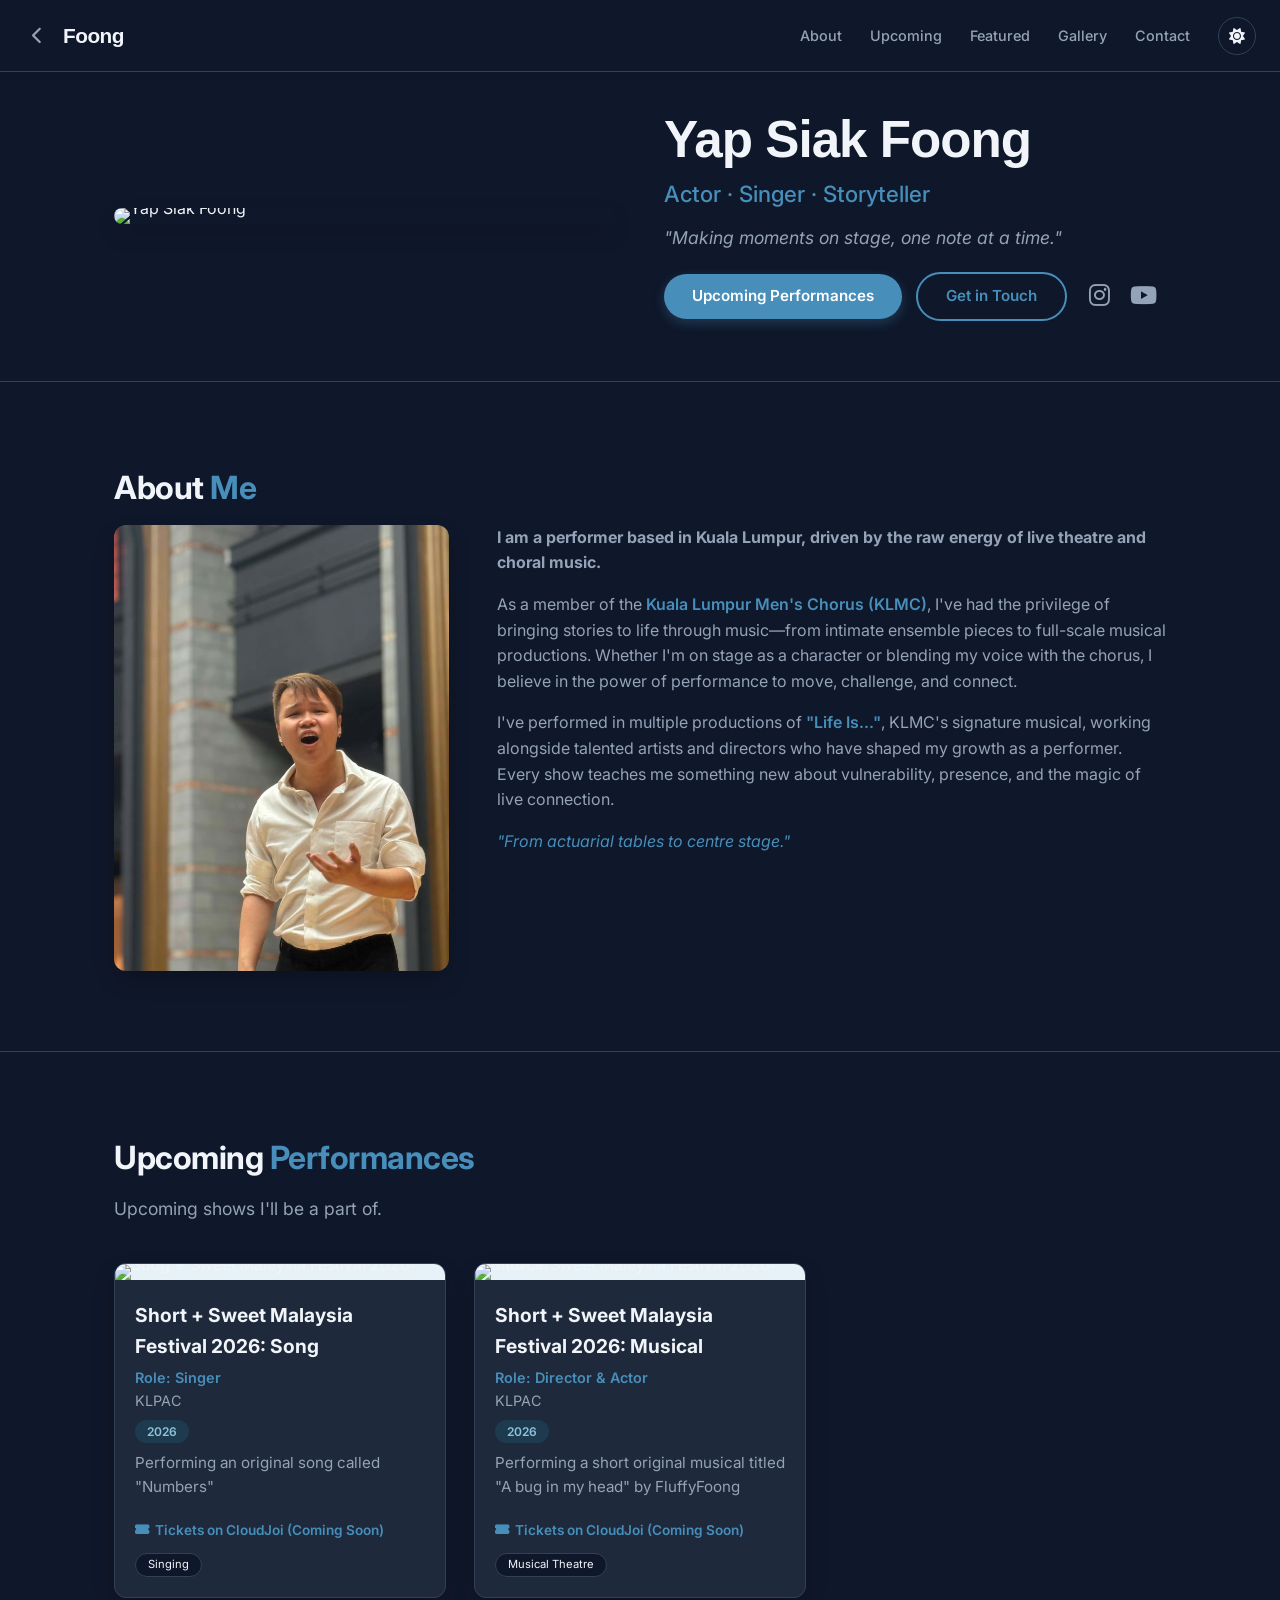
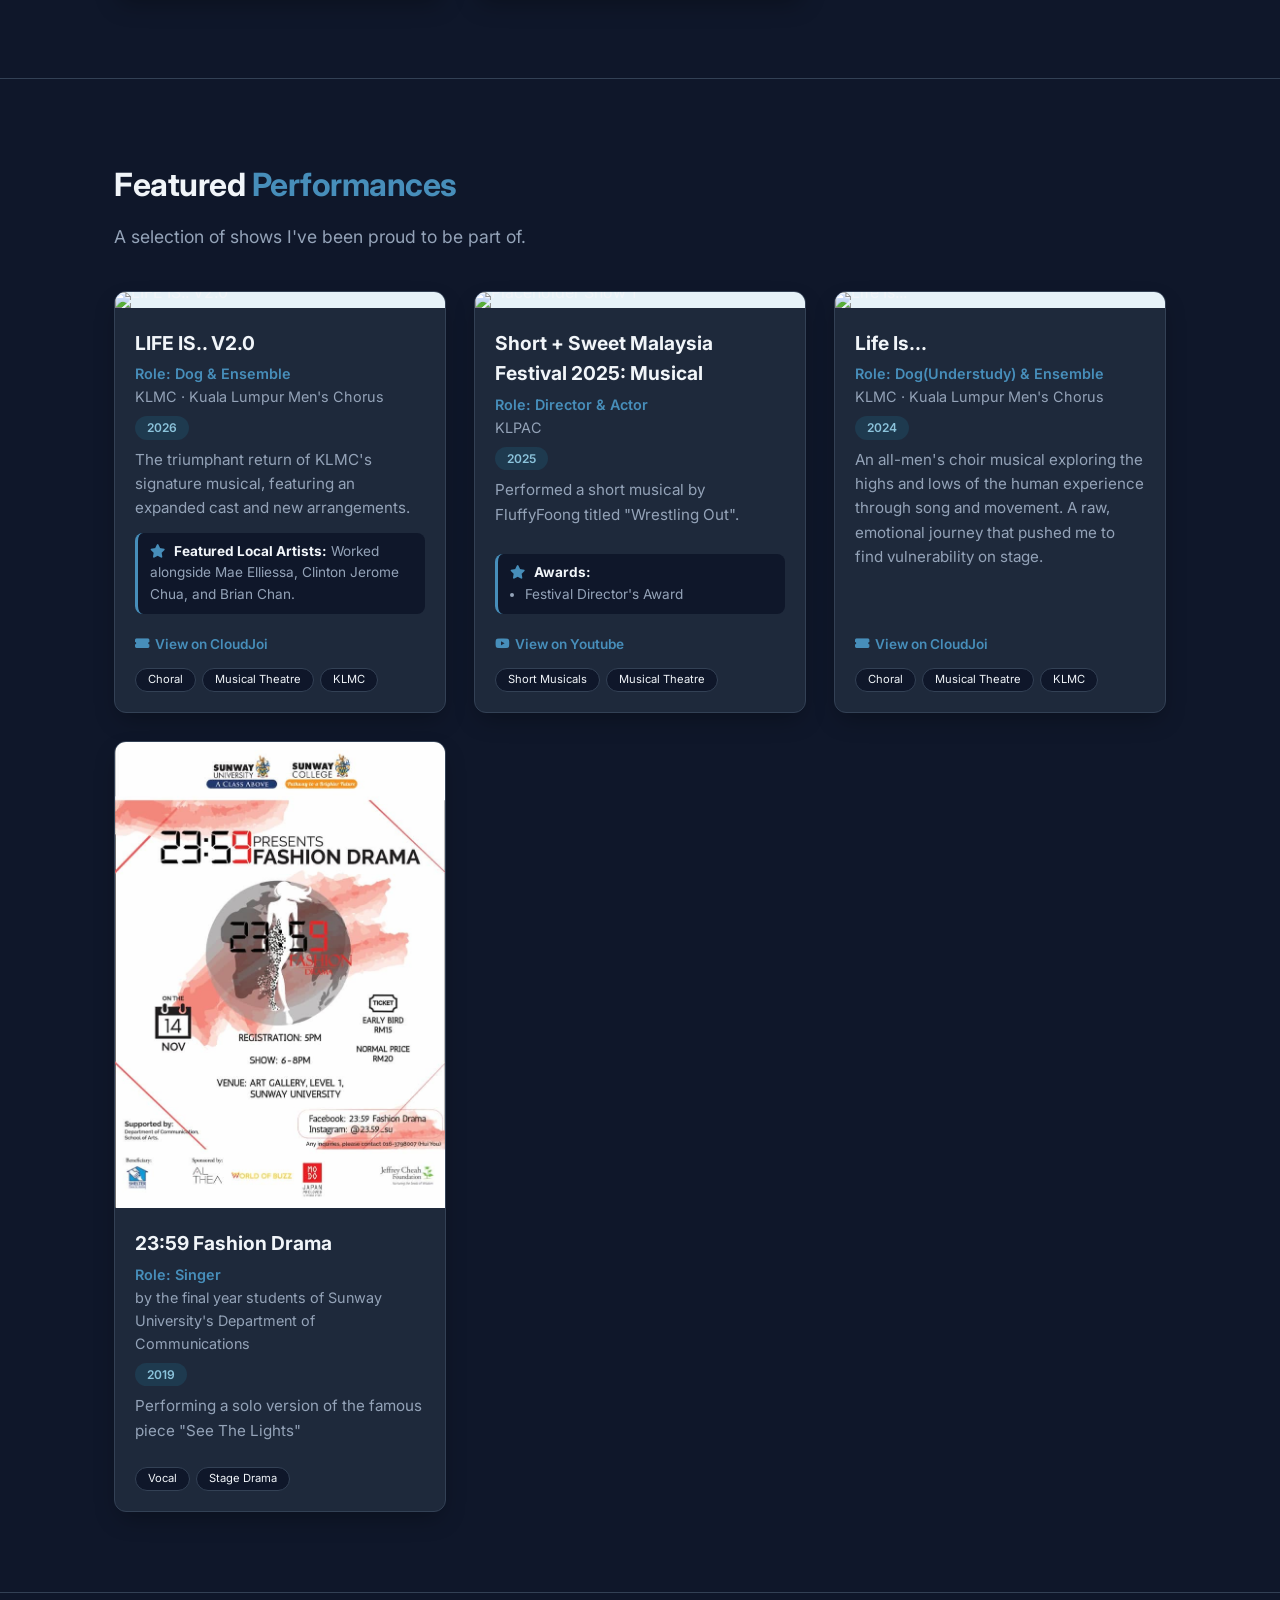
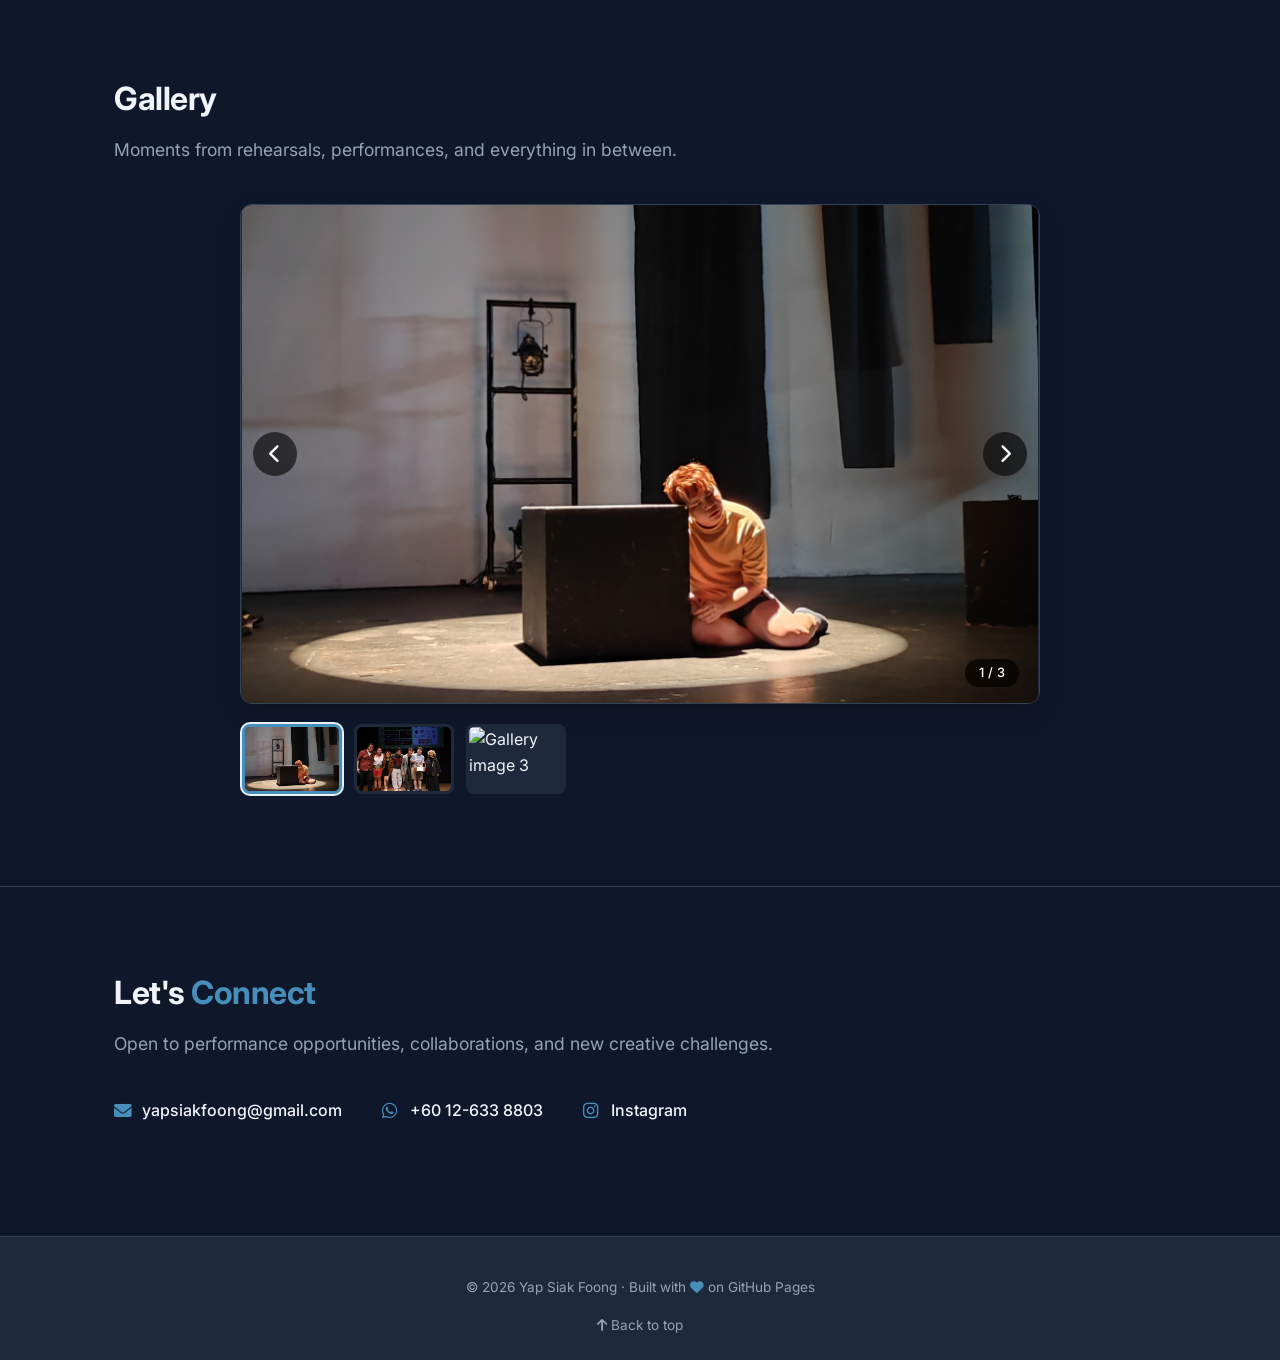
==== artist-profile/index.html @ 89364c6c "Update back to top link in index.html" ====
<!DOCTYPE html>
<html lang="en" data-theme="dark">
<head>
  <meta charset="UTF-8" />
  <meta name="viewport" content="width=device-width, initial-scale=1.0" />
  <title>Foong · Artist Profile</title>
  <!-- Google Fonts: Inter -->
  <link rel="preconnect" href="https://fonts.googleapis.com" />
  <link rel="preconnect" href="https://fonts.gstatic.com" crossorigin />
  <link href="https://fonts.googleapis.com/css2?family=Inter:opsz,wght@14..32,300..700&display=swap" rel="stylesheet" />
  <!-- Font Awesome for Icons -->
  <link rel="stylesheet" href="https://cdnjs.cloudflare.com/ajax/libs/font-awesome/6.0.0-beta3/css/all.min.css" />
  <style>
    /* ---------- CSS Variables / Brand ---------- */
    :root {
      --brand: #478eba;
      --brand-dark: #2e6f94;
      --brand-light: #e6f2f8;
      --bg: #ffffff;
      --bg-alt: #f8fafc;
      --text: #1e293b;
      --text-light: #64748b;
      --border: #e2e8f0;
      --shadow: 0 10px 25px -5px rgba(0, 0, 0, 0.05);
      --radius: 12px;
      --transition: 0.3s ease;
    }

    /* Dark Mode Variables - Applied by default via data-theme="dark" on html */
    [data-theme="dark"] {
      --bg: #0f172a;
      --bg-alt: #1e293b;
      --text: #f1f5f9;
      --text-light: #94a3b8;
      --border: #334155;
      --shadow: 0 10px 25px -5px rgba(0, 0, 0, 0.3);
    }

    /* ---------- Reset & Base ---------- */
    * {
      margin: 0;
      padding: 0;
      box-sizing: border-box;
    }

    html {
      scroll-behavior: smooth;
    }

    body {
      font-family: 'Inter', -apple-system, BlinkMacSystemFont, 'Segoe UI', Roboto, 'Helvetica Neue', Arial, sans-serif;
      background: var(--bg);
      color: var(--text);
      line-height: 1.6;
      transition: background var(--transition), color var(--transition);
      padding-top: 72px;
    }

    a {
      color: var(--brand);
      text-decoration: none;
      transition: color var(--transition);
    }
    a:hover {
      color: var(--brand-dark);
    }

    .container {
      max-width: 1100px;
      margin: 0 auto;
      padding: 0 24px;
    }

    /* ---------- Buttons ---------- */
    .btn-primary {
      display: inline-block;
      background: var(--brand);
      color: #fff;
      padding: 10px 28px;
      border-radius: 50px;
      font-weight: 600;
      font-size: 0.95rem;
      border: none;
      cursor: pointer;
      transition: background var(--transition), transform 0.2s;
      box-shadow: 0 4px 12px rgba(71, 142, 186, 0.3);
    }
    .btn-primary:hover {
      background: var(--brand-dark);
      transform: translateY(-2px);
      color: #fff;
    }

    .btn-outline {
      display: inline-block;
      background: transparent;
      color: var(--brand);
      padding: 10px 28px;
      border-radius: 50px;
      font-weight: 600;
      font-size: 0.95rem;
      border: 2px solid var(--brand);
      cursor: pointer;
      transition: all var(--transition);
    }
    .btn-outline:hover {
      background: var(--brand);
      color: #fff;
    }

    /* ---------- WIP ---------- */
    .wip {
      display: inline-block;
      background: var(--brand-light);
      color: var(--brand-dark);
      padding: 15px 80px;
      border-radius: 25px;
      font-size: 6rem;
      font-weight: 600;
      margin-bottom: 20px;
    }

    /* ---------- Header / Nav ---------- */
    header {
      position: fixed;
      top: 0;
      left: 0;
      width: 100%;
      background: var(--bg);
      border-bottom: 1px solid var(--border);
      padding: 0 24px;
      height: 72px;
      display: flex;
      align-items: center;
      justify-content: space-between;
      z-index: 1000;
      transition: background var(--transition), border var(--transition);
      box-shadow: 0 2px 10px rgba(0, 0, 0, 0.03);
    }

    .header-left {
      display: flex;
      align-items: center;
      gap: 12px;
    }

    .back-link {
      color: var(--text-light);
      font-size: 1.1rem;
      padding: 4px 8px;
      border-radius: 8px;
      transition: all var(--transition);
      display: inline-flex;
      align-items: center;
    }
    .back-link:hover {
      color: var(--brand);
      background: var(--bg-alt);
    }

    /* ---------- LOGO: Futura Only ---------- */
    .logo {
      font-family: 'Futura', 'Century Gothic', 'Apple Gothic', sans-serif;
      font-size: 1.3rem;
      font-weight: 700;
      color: var(--text);
      letter-spacing: -0.5px;
    }
    .logo span {
      color: var(--brand);
    }

    nav {
      display: flex;
      align-items: center;
      gap: 28px;
    }

    /* Desktop Nav Links */
    .nav-links {
      display: flex;
      align-items: center;
      gap: 28px;
    }
    .nav-links a {
      font-size: 0.9rem;
      font-weight: 500;
      color: var(--text-light);
      transition: color var(--transition);
      position: relative;
    }
    .nav-links a:hover,
    .nav-links a.active {
      color: var(--brand);
    }
    .nav-links a::after {
      content: '';
      position: absolute;
      bottom: -4px;
      left: 0;
      width: 0;
      height: 2px;
      background: var(--brand);
      transition: width var(--transition);
    }
    .nav-links a:hover::after {
      width: 100%;
    }

    /* Hamburger Menu */
    .hamburger {
      display: none;
      flex-direction: column;
      gap: 5px;
      background: none;
      border: none;
      cursor: pointer;
      padding: 4px;
      z-index: 1001;
    }
    .hamburger span {
      display: block;
      width: 25px;
      height: 3px;
      background: var(--text);
      border-radius: 3px;
      transition: all var(--transition);
      transform-origin: center;
    }
    .hamburger.active span:nth-child(1) {
      transform: rotate(45deg) translate(5px, 5px);
    }
    .hamburger.active span:nth-child(2) {
      opacity: 0;
    }
    .hamburger.active span:nth-child(3) {
      transform: rotate(-45deg) translate(5px, -5px);
    }

    /* Header actions */
    .header-actions {
      display: flex;
      align-items: center;
      gap: 12px;
    }

    .dark-toggle {
      background: none;
      border: 1px solid var(--border);
      border-radius: 50%;
      width: 38px;
      height: 38px;
      display: flex;
      align-items: center;
      justify-content: center;
      cursor: pointer;
      color: var(--text);
      font-size: 1rem;
      transition: all var(--transition);
    }
    .dark-toggle:hover {
      border-color: var(--brand);
      color: var(--brand);
    }

    /* ---------- Sections ---------- */
    section {
      padding: 80px 0;
      border-bottom: 1px solid var(--border);
      transition: border var(--transition);
    }
    section:last-of-type {
      border-bottom: none;
    }

    .section-title {
      font-size: 2rem;
      font-weight: 700;
      margin-bottom: 12px;
      letter-spacing: -0.5px;
    }
    .section-title span {
      color: var(--brand);
    }
    .section-subtitle {
      color: var(--text-light);
      margin-bottom: 40px;
      font-size: 1.1rem;
    }

    /* ---------- Hero ---------- */
    #hero {
      padding: 40px 0 60px;
      border-bottom: 1px solid var(--border);
      position: relative;
    }
    .hero-wrapper {
      display: grid;
      grid-template-columns: 1fr 1fr;
      gap: 48px;
      align-items: center;
    }
    .hero-image {
      width: 100%;
      border-radius: var(--radius);
      overflow: hidden;
      box-shadow: var(--shadow);
      line-height: 0;
    }
    .hero-image img {
      width: 100%;
      height: auto;
      display: block;
    }
    .hero-content h1 {
      font-family: 'Futura', 'Century Gothic', 'Apple Gothic', sans-serif;
      font-size: 3.2rem;
      font-weight: 800;
      letter-spacing: -1px;
      line-height: 1.1;
    }
    .hero-content .tagline {
      font-size: 1.4rem;
      font-weight: 500;
      color: var(--brand);
      margin: 8px 0 12px;
    }
    .hero-content .sub-headline {
      font-size: 1.1rem;
      color: var(--text-light);
      font-style: italic;
      margin-bottom: 20px;
    }
    .hero-actions {
      display: flex;
      flex-wrap: wrap;
      gap: 14px;
      align-items: center;
    }
    .hero-actions .social-icon {
      font-size: 1.5rem;
      color: var(--text-light);
      transition: color var(--transition);
      margin: 0 8px;
    }
    .hero-actions .social-icon:hover {
      color: var(--brand);
    }

    /* ---------- About ---------- */
    .about-wrapper {
      display: grid;
      grid-template-columns: 1fr 2fr;
      gap: 48px;
      align-items: start;
    }
    .about-image {
      border-radius: var(--radius);
      overflow: hidden;
      box-shadow: var(--shadow);
      line-height: 0;
    }
    .about-image img {
      width: 100%;
      height: auto;
      display: block;
    }
    .about-text p {
      margin-bottom: 16px;
      color: var(--text-light);
    }
    .about-text .highlight {
      color: var(--brand);
      font-weight: 600;
    }

    /* ---------- Performances ---------- */
    .performance-grid {
      display: grid;
      grid-template-columns: repeat(auto-fill, minmax(300px, 1fr));
      gap: 28px;
    }
    .performance-card {
      background: var(--bg-alt);
      border-radius: var(--radius);
      overflow: hidden;
      border: 1px solid var(--border);
      transition: all var(--transition);
      box-shadow: var(--shadow);
      display: flex;
      flex-direction: column;
    }
    .performance-card:hover {
      transform: translateY(-6px);
      border-color: var(--brand);
      box-shadow: 0 20px 30px -10px rgba(71, 142, 186, 0.15);
    }

    /* ADAPTABLE IMAGE CONTAINER - Fits any image size naturally */
    .performance-card .card-image-wrapper {
      width: 100%;
      overflow: hidden;
      background: var(--brand-light);
      position: relative;
      flex-shrink: 0;
      line-height: 0;
    }
    .performance-card .card-image-wrapper img {
      width: 100%;
      height: auto;
      display: block;
      transition: transform var(--transition);
    }
    .performance-card:hover .card-image-wrapper img {
      transform: scale(1.03);
    }

    /* Gradient fallback if image doesn't load */
    .performance-card .card-image-wrapper::after {
      content: '🎭';
      position: absolute;
      inset: 0;
      display: flex;
      align-items: center;
      justify-content: center;
      font-size: 3rem;
      background: linear-gradient(135deg, var(--brand-light), var(--brand));
      opacity: 0;
      transition: opacity var(--transition);
      pointer-events: none;
      color: #fff;
      font-weight: 300;
    }
    .performance-card .card-image-wrapper img:not([src]),
    .performance-card .card-image-wrapper img[src=""],
    .performance-card .card-image-wrapper img[src*="placeholder"] {
      opacity: 0;
    }
    .performance-card .card-image-wrapper img:not([src]) ~ ::after,
    .performance-card .card-image-wrapper img[src=""] ~ ::after,
    .performance-card .card-image-wrapper img[src*="placeholder"] ~ ::after {
      opacity: 1;
    }

    .performance-card .card-body {
      padding: 20px;
      flex: 1;
      display: flex;
      flex-direction: column;
    }
    .performance-card .card-body h3 {
      font-size: 1.2rem;
      margin-bottom: 4px;
    }
    .performance-card .card-body .role {
      color: var(--brand);
      font-weight: 600;
      font-size: 0.9rem;
    }
    .performance-card .card-body .company {
      color: var(--text-light);
      font-size: 0.9rem;
    }
    .performance-card .card-body .year {
      display: inline-block;
      background: var(--brand-light);
      color: var(--brand-dark);
      padding: 2px 12px;
      border-radius: 50px;
      font-size: 0.75rem;
      font-weight: 600;
      margin: 8px 0;
      align-self: flex-start;
    }
    [data-theme="dark"] .performance-card .card-body .year {
      background: #1e3a4f;
      color: #8bc3db;
    }
    .performance-card .card-body p {
      font-size: 0.95rem;
      color: var(--text-light);
      margin-bottom: 12px;
      flex: 1;
    }
    .performance-card .card-body .artist-mention {
      background: var(--bg);
      padding: 8px 12px;
      border-radius: 8px;
      font-size: 0.85rem;
      color: var(--text-light);
      border-left: 3px solid var(--brand);
      margin-bottom: 12px;
    }
    .performance-card .card-body .artist-mention strong {
      color: var(--text);
    }
    .performance-card .card-body .artist-mention strong i {
      margin-right: 6px;
      color: var(--brand);
    }

    /* Card action links */
    .performance-card .card-body .card-actions {
      display: flex;
      gap: 12px;
      margin-top: 8px;
      flex-wrap: wrap;
    }
    .performance-card .card-body .card-actions a {
      font-size: 0.85rem;
      font-weight: 600;
      display: inline-flex;
      align-items: center;
      gap: 6px;
      transition: color var(--transition);
    }
    .performance-card .card-body .card-actions a i {
      font-size: 0.8rem;
    }

    .performance-tags {
      display: flex;
      flex-wrap: wrap;
      gap: 6px;
      margin-top: 12px;
    }
    .performance-tags span {
      background: var(--bg);
      padding: 2px 12px;
      border-radius: 50px;
      font-size: 0.7rem;
      border: 1px solid var(--border);
      transition: background var(--transition), border var(--transition);
    }

    /* ---------- Gallery ---------- */
    .gallery-wrapper {
      max-width: 800px;
      margin: 0 auto;
    }

    /* Main Viewer */
    .gallery-main {
      position: relative;
      border-radius: var(--radius);
      overflow: hidden;
      background: var(--bg-alt);
      border: 1px solid var(--border);
      aspect-ratio: 16 / 10;
      box-shadow: var(--shadow);
    }

    .gallery-viewer {
      width: 100%;
      height: 100%;
      display: flex;
      align-items: center;
      justify-content: center;
      background: var(--bg-alt);
      position: relative;
    }

    .gallery-viewer img {
      width: 100%;
      height: 100%;
      object-fit: contain;
      display: block;
      transition: opacity 0.3s ease;
      background: var(--bg-alt);
    }

    .gallery-viewer img.fade-out {
      opacity: 0;
    }

    .gallery-counter {
      position: absolute;
      bottom: 16px;
      right: 20px;
      background: rgba(0, 0, 0, 0.7);
      color: #fff;
      padding: 4px 14px;
      border-radius: 50px;
      font-size: 0.8rem;
      font-weight: 500;
      backdrop-filter: blur(4px);
      letter-spacing: 0.5px;
    }

    /* Navigation Arrows */
    .gallery-nav {
      position: absolute;
      top: 50%;
      transform: translateY(-50%);
      background: rgba(0, 0, 0, 0.6);
      color: #fff;
      border: none;
      width: 44px;
      height: 44px;
      border-radius: 50%;
      cursor: pointer;
      font-size: 1.2rem;
      transition: all var(--transition);
      z-index: 5;
      display: flex;
      align-items: center;
      justify-content: center;
      backdrop-filter: blur(4px);
    }
    .gallery-nav:hover {
      background: var(--brand);
      transform: translateY(-50%) scale(1.05);
    }
    .gallery-prev {
      left: 12px;
    }
    .gallery-next {
      right: 12px;
    }

    /* Thumbnail Grid - Scrollable */
    .gallery-thumbnails {
      display: flex;
      gap: 12px;
      margin-top: 16px;
      overflow-x: auto;
      padding: 4px 2px 12px;
      scroll-behavior: smooth;
      -webkit-overflow-scrolling: touch;
    }

    .gallery-thumbnails::-webkit-scrollbar {
      height: 6px;
    }
    .gallery-thumbnails::-webkit-scrollbar-track {
      background: var(--bg-alt);
      border-radius: 10px;
    }
    .gallery-thumbnails::-webkit-scrollbar-thumb {
      background: var(--brand);
      border-radius: 10px;
    }
    .gallery-thumbnails::-webkit-scrollbar-thumb:hover {
      background: var(--brand-dark);
    }

    .thumbnail-item {
      flex: 0 0 100px;
      height: 70px;
      border-radius: 8px;
      overflow: hidden;
      cursor: pointer;
      border: 3px solid transparent;
      transition: all var(--transition);
      flex-shrink: 0;
      background: var(--bg-alt);
      position: relative;
    }

    .thumbnail-item:hover {
      transform: scale(1.05);
      border-color: var(--brand-light);
    }

    .thumbnail-item.active {
      border-color: var(--brand);
      box-shadow: 0 0 0 2px var(--brand-light);
    }

    .thumbnail-item img {
      width: 100%;
      height: 100%;
      object-fit: cover;
      display: block;
    }

    /* ---------- Contact ---------- */
    #contact .contact-info {
      display: flex;
      flex-wrap: wrap;
      gap: 20px 40px;
      margin: 20px 0 32px;
    }
    #contact .contact-info a {
      display: inline-flex;
      align-items: center;
      gap: 8px;
      color: var(--text);
      font-weight: 500;
      transition: color var(--transition);
    }
    #contact .contact-info a:hover {
      color: var(--brand);
    }
    #contact .contact-info i {
      color: var(--brand);
      width: 20px;
      font-size: 1.1rem;
    }

    /* ---------- Footer ---------- */
    footer {
      background: var(--bg-alt);
      border-top: 1px solid var(--border);
      padding: 40px 0 24px;
      transition: background var(--transition), border var(--transition);
    }
    footer .footer-inner {
      display: flex;
      flex-direction: column;
      align-items: center;
      text-align: center;
      gap: 16px;
    }
    footer .footer-social {
      display: flex;
      gap: 20px;
    }
    footer .footer-social a {
      color: var(--text-light);
      font-size: 1.3rem;
      transition: color var(--transition);
    }
    footer .footer-social a:hover {
      color: var(--brand);
    }
    footer .footer-copy {
      font-size: 0.85rem;
      color: var(--text-light);
    }
    footer .footer-copy i {
      color: var(--brand);
    }

    /* ---------- RESPONSIVE ---------- */
    @media (max-width: 992px) {
      .hero-wrapper {
        grid-template-columns: 1fr;
        gap: 32px;
      }
      .hero-content h1 {
        font-size: 2.8rem;
      }
      .about-wrapper {
        grid-template-columns: 1fr;
        gap: 32px;
      }
    }

    @media (max-width: 768px) {
      body {
        padding-top: 64px;
      }
      header {
        height: 64px;
        padding: 0 16px;
      }

      .logo {
        font-size: 1rem;
      }

      .hamburger {
        display: flex;
      }

      .nav-links {
        position: fixed;
        top: 64px;
        left: 0;
        width: 100%;
        background: var(--bg);
        flex-direction: column;
        padding: 24px 20px;
        gap: 16px;
        border-bottom: 1px solid var(--border);
        transform: translateY(-120%);
        transition: transform 0.3s ease;
        box-shadow: 0 10px 20px rgba(0, 0, 0, 0.05);
        z-index: 999;
      }
      .nav-links.open {
        transform: translateY(0);
      }
      .nav-links a {
        font-size: 1rem;
        padding: 8px 0;
        width: 100%;
        text-align: center;
      }
      .nav-links a::after {
        display: none;
      }

      .dark-toggle {
        width: 34px;
        height: 34px;
        font-size: 0.85rem;
      }

      #hero {
        padding: 30px 0 50px;
      }
      .hero-content h1 {
        font-size: 2.2rem;
      }
      .hero-content .tagline {
        font-size: 1.1rem;
      }

      .performance-grid {
        grid-template-columns: 1fr;
      }

      .gallery-main {
        aspect-ratio: 4 / 3;
      }
      .gallery-nav {
        width: 36px;
        height: 36px;
        font-size: 0.9rem;
      }
      .gallery-prev {
        left: 8px;
      }
      .gallery-next {
        right: 8px;
      }
      .thumbnail-item {
        flex: 0 0 80px;
        height: 56px;
      }
      .gallery-counter {
        font-size: 0.7rem;
        padding: 3px 12px;
        bottom: 12px;
        right: 14px;
      }
      
      .back-link {
        font-size: 0.95rem;
        padding: 2px 6px;
      }
    }

    @media (max-width: 480px) {
      .hero-actions {
        flex-direction: column;
        align-items: stretch;
      }
      .hero-actions .btn-primary,
      .hero-actions .btn-outline {
        text-align: center;
      }
      .hero-actions .social-icon {
        font-size: 1.3rem;
        margin: 0 8px;
      }
      .hero-actions .social-icon:first-of-type {
        margin-left: 0;
      }

      .section-title {
        font-size: 1.6rem;
      }

      .gallery-main {
        aspect-ratio: 1 / 1;
      }
      .gallery-nav {
        width: 32px;
        height: 32px;
        font-size: 0.8rem;
      }
      .thumbnail-item {
        flex: 0 0 64px;
        height: 48px;
        border-width: 2px;
      }
      .gallery-thumbnails {
        gap: 8px;
      }
    }

    @media (max-width: 360px) {
      .header-actions {
        gap: 6px;
      }
      .dark-toggle {
        width: 30px;
        height: 30px;
        font-size: 0.75rem;
      }
    }
  </style>
</head>
<body>

  <!-- ===== HEADER ===== -->
  <header>
    <div class="header-left">
      <!-- Back Link - Change href to your desired URL -->
      <a href="https://f00ng3r1n0.github.io/portfolio/" class="back-link" aria-label="Go back">
        <i class="fas fa-chevron-left"></i>
      </a>
      <a href="#" class="logo">Foong</a>
    </div>

    <nav>
      <!-- Hamburger Toggle -->
      <button class="hamburger" id="hamburgerToggle" aria-label="Toggle menu">
        <span></span>
        <span></span>
        <span></span>
      </button>

      <!-- Nav Links -->
      <div class="nav-links" id="navLinks">
        <a href="#about">About</a>
        <a href="#upcoming-performances">Upcoming</a>
        <a href="#featured-performances">Featured</a>
        <a href="#gallery">Gallery</a>
        <a href="#contact">Contact</a>
      </div>

      <!-- Header Actions -->
      <div class="header-actions">
        <button class="dark-toggle" id="darkToggle" aria-label="Toggle dark mode">
          <i class="fas fa-sun"></i>
        </button>
      </div>
    </nav>
  </header>

  <!-- ===== HERO ===== -->
  <section id="hero">
    <div class="container">
      <div class="hero-wrapper">
        <!-- Left: Hero Image -->
        <div class="hero-image">
          <img src="images/hero-image.JPG" alt="Yap Siak Foong" />
        </div>
        <!-- Right: Hero Content -->
        <div class="hero-content">
          <h1>Yap Siak Foong</h1>
          <div class="tagline">Actor · Singer · Storyteller</div>
          <p class="sub-headline">"Making moments on stage, one note at a time."</p>
          <div class="hero-actions">
            <a href="#upcoming-performances" class="btn-primary">Upcoming Performances</a>
            <a href="#contact" class="btn-outline">Get in Touch</a>
            <div style="text-align: center;">
                <a href="https://www.instagram.com/unfluffyfoong" target="_blank" class="social-icon" aria-label="Instagram"><i class="fab fa-instagram"></i></a>
                <a href="https://www.youtube.com/@fluffyfoong" target="_blank" class="social-icon" aria-label="YouTube"><i class="fab fa-youtube"></i></a>
            </div>
          </div>
        </div>
      </div>
    </div>
  </section>

  <!-- ===== ABOUT ===== -->
  <section id="about">
    <div class="container">
      <h2 class="section-title">About <span>Me</span></h2>
      <div class="about-wrapper">
        <!-- Left: About Image -->
        <div class="about-image">
          <img src="images/about-image.jpg" alt="Yap Siak Foong headshot" />
        </div>
        <!-- Right: About Text -->
        <div class="about-text">
          <p>
            <strong>I am a performer based in Kuala Lumpur, driven by the raw energy of live theatre and choral music.</strong>
          </p>
          <p>
            As a member of the <span class="highlight">Kuala Lumpur Men's Chorus (KLMC)</span>, I've had the privilege of bringing stories to life through music—from intimate ensemble pieces to full-scale musical productions. Whether I'm on stage as a character or blending my voice with the chorus, I believe in the power of performance to move, challenge, and connect.
          </p>
          <p>
            I've performed in multiple productions of <span class="highlight">"Life Is..."</span>, KLMC's signature musical, working alongside talented artists and directors who have shaped my growth as a performer. Every show teaches me something new about vulnerability, presence, and the magic of live connection.
          </p>
          <p style="font-style: italic; color: var(--brand);">
            "From actuarial tables to centre stage."
          </p>
        </div>
      </div>
    </div>
  </section>

  <!-- ===== UPCOMING PERFORMANCES ===== -->
  <section id="upcoming-performances">
    <div class="container">
      <h2 class="section-title">Upcoming <span>Performances</span></h2>
      <p class="section-subtitle">Upcoming shows I'll be a part of.</p>

      <div class="performance-grid">

        <!-- Performance 1 -->
        <div class="performance-card">
          <div class="card-image-wrapper">
            <img src="https://blogger.googleusercontent.com/img/b/R29vZ2xl/AVvXsEhXW80j4gYblPZw1iMUNU_tiIPjbrPjQRyVRaNaxivonIKfP64n4JM19T3W9NYW3UMv18OwrctCTELOvGW-9cruhKsUGiUKlrujWjqE0WvkZYqLREVv7MNtQVf3icUWzSXYMoRDHyzYCiMdUcN_mW24WneRYw0Z006_tp3IXsDr6fwyvYdxrnt_UsEs4Ggn/w453-h640/S+S%202026%20call%20for%20entry_A4%20763x1080.png" alt="Short + Sweet Malaysia Festival 2026: Song" />
          </div>
          <div class="card-body">
            <h3>Short + Sweet Malaysia Festival 2026: Song</h3>
            <div class="role">Role: Singer</div>
            <div class="company">KLPAC</div>
            <span class="year">2026</span>
            <p>Performing an original song called "Numbers"</p>
            <div class="card-actions">
              <a target="_blank">
                <i class="fas fa-ticket-alt"></i> Tickets on CloudJoi (Coming Soon)
              </a>
            </div>
            <div class="performance-tags">
              <span>Singing</span>
            </div>
          </div>
        </div>

        <!-- Performance 2 -->
        <div class="performance-card">
          <div class="card-image-wrapper">
            <img src="https://blogger.googleusercontent.com/img/b/R29vZ2xl/AVvXsEhXW80j4gYblPZw1iMUNU_tiIPjbrPjQRyVRaNaxivonIKfP64n4JM19T3W9NYW3UMv18OwrctCTELOvGW-9cruhKsUGiUKlrujWjqE0WvkZYqLREVv7MNtQVf3icUWzSXYMoRDHyzYCiMdUcN_mW24WneRYw0Z006_tp3IXsDr6fwyvYdxrnt_UsEs4Ggn/w453-h640/S+S%202026%20call%20for%20entry_A4%20763x1080.png" alt="Short + Sweet Malaysia Festival 2026: Musical" />
          </div>
          <div class="card-body">
            <h3>Short + Sweet Malaysia Festival 2026: Musical</h3>
            <div class="role">Role: Director & Actor</div>
            <div class="company">KLPAC</div>
            <span class="year">2026</span>
            <p>Performing a short original musical titled "A bug in my head" by FluffyFoong</p>
            <div class="card-actions">
              <a target="_blank">
                <i class="fas fa-ticket-alt"></i> Tickets on CloudJoi (Coming Soon)
              </a>
            </div>
            <div class="performance-tags">
              <span>Musical Theatre</span>
            </div>
          </div>
        </div>

      </div>
    </div>
  </section>

  <!-- ===== FEATURED PERFORMANCES ===== -->
  <section id="featured-performances">
    <div class="container">
      <h2 class="section-title">Featured <span>Performances</span></h2>
      <p class="section-subtitle">A selection of shows I've been proud to be part of.</p>

      <div class="performance-grid">

        <!-- LIFE IS... V2.0 -->
        <div class="performance-card">
          <div class="card-image-wrapper">
            <img src="https://cdn.cloudjoi.com/116685/cover-4870-life-is-the-musical-v20.jpg" alt="LIFE IS.. V2.0" />
          </div>
          <div class="card-body">
            <h3>LIFE IS.. V2.0</h3>
            <div class="role">Role: Dog & Ensemble</div>
            <div class="company">KLMC · Kuala Lumpur Men's Chorus</div>
            <span class="year">2026</span>
            <p>The triumphant return of KLMC's signature musical, featuring an expanded cast and new arrangements.</p>
            <div class="artist-mention">
              <strong><i class="fas fa-star"></i> Featured Local Artists:</strong> Worked alongside Mae Elliessa, Clinton Jerome Chua, and Brian Chan.
            </div>
            <div class="card-actions">
              <a href="https://www.cloudjoi.com/shows/4870-life-is-the-musical-v20" target="_blank">
                <i class="fas fa-ticket-alt"></i> View on CloudJoi
              </a>
            </div>
            <div class="performance-tags">
              <span>Choral</span>
              <span>Musical Theatre</span>
              <span>KLMC</span>
            </div>
          </div>
        </div>

        <!-- Short + Sweet Malaysia Festival 2025: Musical -->
        <div class="performance-card">
          <div class="card-image-wrapper">
            <img src="https://cdn.cloudjoi.com/111057/cover-short-sweet-malaysia-festival-2025-musical.png" alt="Placeholder Show 1" />
          </div>
          <div class="card-body">
            <h3>Short + Sweet Malaysia Festival 2025: Musical</h3>
            <div class="role">Role: Director & Actor</div>
            <div class="company">KLPAC</div>
            <span class="year">2025</span>
            <p>Performed a short musical by FluffyFoong titled "Wrestling Out".</p>
            <div class="artist-mention">
              <strong><i class="fas fa-star"></i> Awards:</strong>
              <ul style="padding-left: 15px;">
                <li>Festival Director's Award</li>
              </ul>
            </div>
            <div class="card-actions">
              <a href="https://youtu.be/OOuDKmqG2lE" target="_blank">
                <i class="fab fa-youtube"></i> View on Youtube
              </a>
            </div>
            <div class="performance-tags">
              <span>Short Musicals</span>
              <span>Musical Theatre</span>
            </div>
          </div>
        </div>

        <!-- Life Is... -->
        <div class="performance-card">
          <div class="card-image-wrapper">
            <img src="https://cdn.cloudjoi.com/87269/1.-A4-Portrait.jpg" alt="Life Is..." />
          </div>
          <div class="card-body">
            <h3>Life Is...</h3>
            <div class="role">Role: Dog(Understudy) & Ensemble</div>
            <div class="company">KLMC · Kuala Lumpur Men's Chorus</div>
            <span class="year">2024</span>
            <p>An all-men's choir musical exploring the highs and lows of the human experience through song and movement. A raw, emotional journey that pushed me to find vulnerability on stage.</p>
            <div class="card-actions">
              <a href="https://www.cloudjoi.com/shows/life-is-the-musical" target="_blank">
                <i class="fas fa-ticket-alt"></i> View on CloudJoi
              </a>
            </div>
            <div class="performance-tags">
              <span>Choral</span>
              <span>Musical Theatre</span>
              <span>KLMC</span>
            </div>
          </div>
        </div>

        <!-- 23:59 Fashion Drama -->
        <div class="performance-card">
          <div class="card-image-wrapper">
            <img src="images/2359_fashion_drama.jpg" alt="23:59 Fashion Drama" />
          </div>
          <div class="card-body">
            <h3>23:59 Fashion Drama</h3>
            <div class="role">Role: Singer</div>
            <div class="company">by the final year students of Sunway University's Department of Communications</div>
            <span class="year">2019</span>
            <p>Performing a solo version of the famous piece "See The Lights"</p>
            <div class="performance-tags">
              <span>Vocal</span>
              <span>Stage Drama</span>
            </div>
          </div>
        </div>

      </div>
    </div>
  </section>

  <!-- ===== GALLERY ===== -->
  <section id="gallery">
    <div class="container">
      <h2 class="section-title">Gallery</h2>
      <p class="section-subtitle">Moments from rehearsals, performances, and everything in between.</p>
      <div style="text-align: center; display: none;">
        <p class="wip">WIP</p>
      </div>
      <div class="gallery-wrapper">
        <!-- Main Viewer -->
        <div class="gallery-main" id="galleryMain">
          <button class="gallery-nav gallery-prev" id="galleryPrev" aria-label="Previous image">
            <i class="fas fa-chevron-left"></i>
          </button>
          <div class="gallery-viewer">
            <img id="galleryMainImage" src="images/gallery-1.png" alt="Gallery image" />
            <div class="gallery-counter" id="galleryCounter">1 / 3</div>
          </div>
          <button class="gallery-nav gallery-next" id="galleryNext" aria-label="Next image">
            <i class="fas fa-chevron-right"></i>
          </button>
        </div>

        <!-- Thumbnail Grid (Scrollable) -->
        <div class="gallery-thumbnails" id="galleryThumbnails">
          <div class="thumbnail-item active" data-index="0">
            <img src="images/gallery-1.png" alt="Gallery image 1" />
          </div>
          <div class="thumbnail-item" data-index="1">
            <img src="images/gallery-2.png" alt="Gallery image 2" />
          </div>
          <div class="thumbnail-item" data-index="2">
            <img src="images/gallery-3.png" alt="Gallery image 3" />
          </div>
        </div>
      </div>
    </div>
  </section>

  <!-- ===== CONTACT ===== -->
  <section id="contact">
    <div class="container">
      <h2 class="section-title">Let's <span>Connect</span></h2>
      <p class="section-subtitle">
        Open to performance opportunities, collaborations, and new creative challenges.
      </p>

      <div class="contact-info">
        <a href="mailto:yapsiakfoong@gmail.com"><i class="fas fa-envelope"></i> yapsiakfoong@gmail.com</a>
        <a href="https://wa.me/+60126338803"><i class="fab fa-whatsapp"></i> +60 12-633 8803</a>
        <a href="https://www.instagram.com/unfluffyfoong" target="_blank"><i class="fab fa-instagram"></i> Instagram</a>
      </div>
    </div>
  </section>

  <!-- ===== FOOTER ===== -->
  <footer>
    <div class="container">
      <div class="footer-inner">

        <!-- <div class="footer-social">
          <a href="https://www.instagram.com/unfluffyfoong" target="_blank" aria-label="Instagram"><i class="fab fa-instagram"></i></a>
          <a href="https://www.youtube.com/@fluffyfoong" target="_blank" aria-label="YouTube"><i class="fab fa-youtube"></i></a>
          <a href="mailto:yapsiakfoong@gmail.com" aria-label="Email"><i class="fas fa-envelope"></i></a>
        </div> -->

        <p class="footer-copy">
          &copy; 2026 Yap Siak Foong · Built with <i class="fas fa-heart"></i> on GitHub Pages
        </p>
        <a href="#" style="font-size: 0.85rem; color: var(--text-light);">
          <i class="fas fa-arrow-up"></i> Back to top
        </a>
      </div>
    </div>
  </footer>

  <!-- ===== JAVASCRIPT ===== -->
  <script>
    (function() {
      'use strict';

      // ---------- Dark Mode Toggle (Artist Profile) ----------
      const darkToggle = document.getElementById('darkToggle');
      const STORAGE_KEY = 'artist-theme'; // Unique key for Artist site

      const savedTheme = localStorage.getItem(STORAGE_KEY);
      let currentTheme = savedTheme || 'dark'; // Default to dark for Artist site

      if (currentTheme === 'dark') {
        document.documentElement.setAttribute('data-theme', 'dark');
        darkToggle.innerHTML = '<i class="fas fa-sun"></i>';
      } else {
        document.documentElement.removeAttribute('data-theme');
        darkToggle.innerHTML = '<i class="fas fa-moon"></i>';
      }

      darkToggle.addEventListener('click', function() {
        const theme = document.documentElement.getAttribute('data-theme');
        if (theme === 'dark') {
          document.documentElement.removeAttribute('data-theme');
          localStorage.setItem(STORAGE_KEY, 'light');
          darkToggle.innerHTML = '<i class="fas fa-moon"></i>';
        } else {
          document.documentElement.setAttribute('data-theme', 'dark');
          localStorage.setItem(STORAGE_KEY, 'dark');
          darkToggle.innerHTML = '<i class="fas fa-sun"></i>';
        }
      });

      // ---------- Mobile Hamburger Menu ----------
      const hamburger = document.getElementById('hamburgerToggle');
      const navLinks = document.getElementById('navLinks');

      hamburger.addEventListener('click', function() {
        this.classList.toggle('active');
        navLinks.classList.toggle('open');
      });

      document.querySelectorAll('.nav-links a').forEach(link => {
        link.addEventListener('click', function() {
          hamburger.classList.remove('active');
          navLinks.classList.remove('open');
        });
      });

      document.addEventListener('click', function(e) {
        if (!e.target.closest('nav') && navLinks.classList.contains('open')) {
          hamburger.classList.remove('active');
          navLinks.classList.remove('open');
        }
      });

      // ---------- Gallery ----------
      const galleryImages = [
        'images/gallery-1.png',
        'images/gallery-2.png',
        'images/gallery-3.png'
      ];

      let currentIndex = 0;
      const mainImage = document.getElementById('galleryMainImage');
      const counter = document.getElementById('galleryCounter');
      const thumbnails = document.querySelectorAll('.thumbnail-item');
      const prevBtn = document.getElementById('galleryPrev');
      const nextBtn = document.getElementById('galleryNext');

      function updateGallery(index) {
        mainImage.classList.add('fade-out');
        setTimeout(() => {
          mainImage.src = galleryImages[index];
          mainImage.alt = `Gallery image ${index + 1}`;
          mainImage.classList.remove('fade-out');
        }, 200);

        counter.textContent = `${index + 1} / ${galleryImages.length}`;

        thumbnails.forEach((thumb, i) => {
          thumb.classList.toggle('active', i === index);
        });

        const activeThumb = thumbnails[index];
        if (activeThumb) {
          activeThumb.scrollIntoView({
            behavior: 'smooth',
            block: 'nearest',
            inline: 'center'
          });
        }

        currentIndex = index;
      }

      thumbnails.forEach((thumb, index) => {
        thumb.addEventListener('click', () => updateGallery(index));
      });

      prevBtn.addEventListener('click', () => {
        const newIndex = (currentIndex - 1 + galleryImages.length) % galleryImages.length;
        updateGallery(newIndex);
      });

      nextBtn.addEventListener('click', () => {
        const newIndex = (currentIndex + 1) % galleryImages.length;
        updateGallery(newIndex);
      });

      document.addEventListener('keydown', (e) => {
        const gallery = document.getElementById('gallery');
        const rect = gallery.getBoundingClientRect();
        const isVisible = rect.top < window.innerHeight && rect.bottom > 0;

        if (isVisible) {
          if (e.key === 'ArrowLeft') {
            e.preventDefault();
            prevBtn.click();
          } else if (e.key === 'ArrowRight') {
            e.preventDefault();
            nextBtn.click();
          }
        }
      });

      // ---------- Active Nav Highlight ----------
      const sections = document.querySelectorAll('section[id]');
      const navLinksAll = document.querySelectorAll('.nav-links a');

      window.addEventListener('scroll', function() {
        let current = '';
        sections.forEach(section => {
          const sectionTop = section.offsetTop - 100;
          if (window.scrollY >= sectionTop) {
            current = section.getAttribute('id');
          }
        });
        navLinksAll.forEach(link => {
          link.classList.remove('active');
          if (link.getAttribute('href') === '#' + current) {
            link.classList.add('active');
          }
        });
      });

    })();
  </script>

</body>
</html>
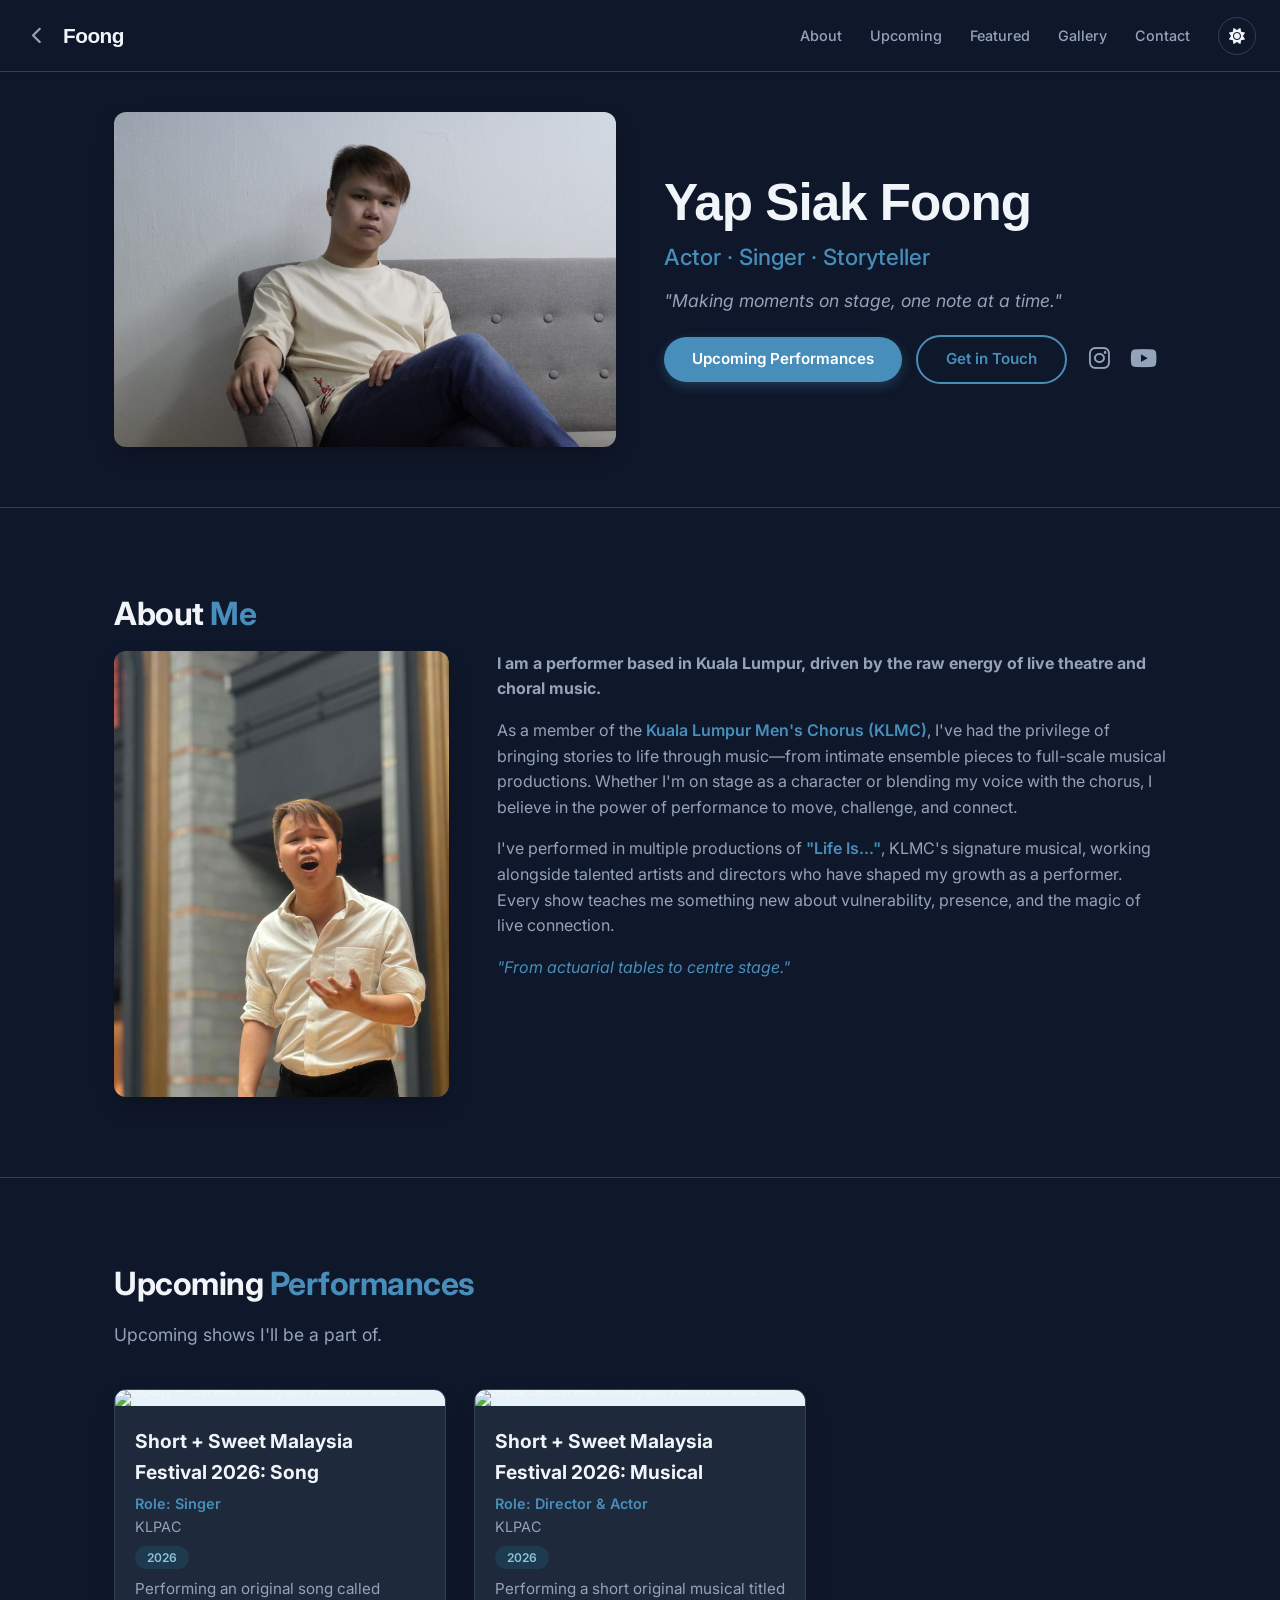
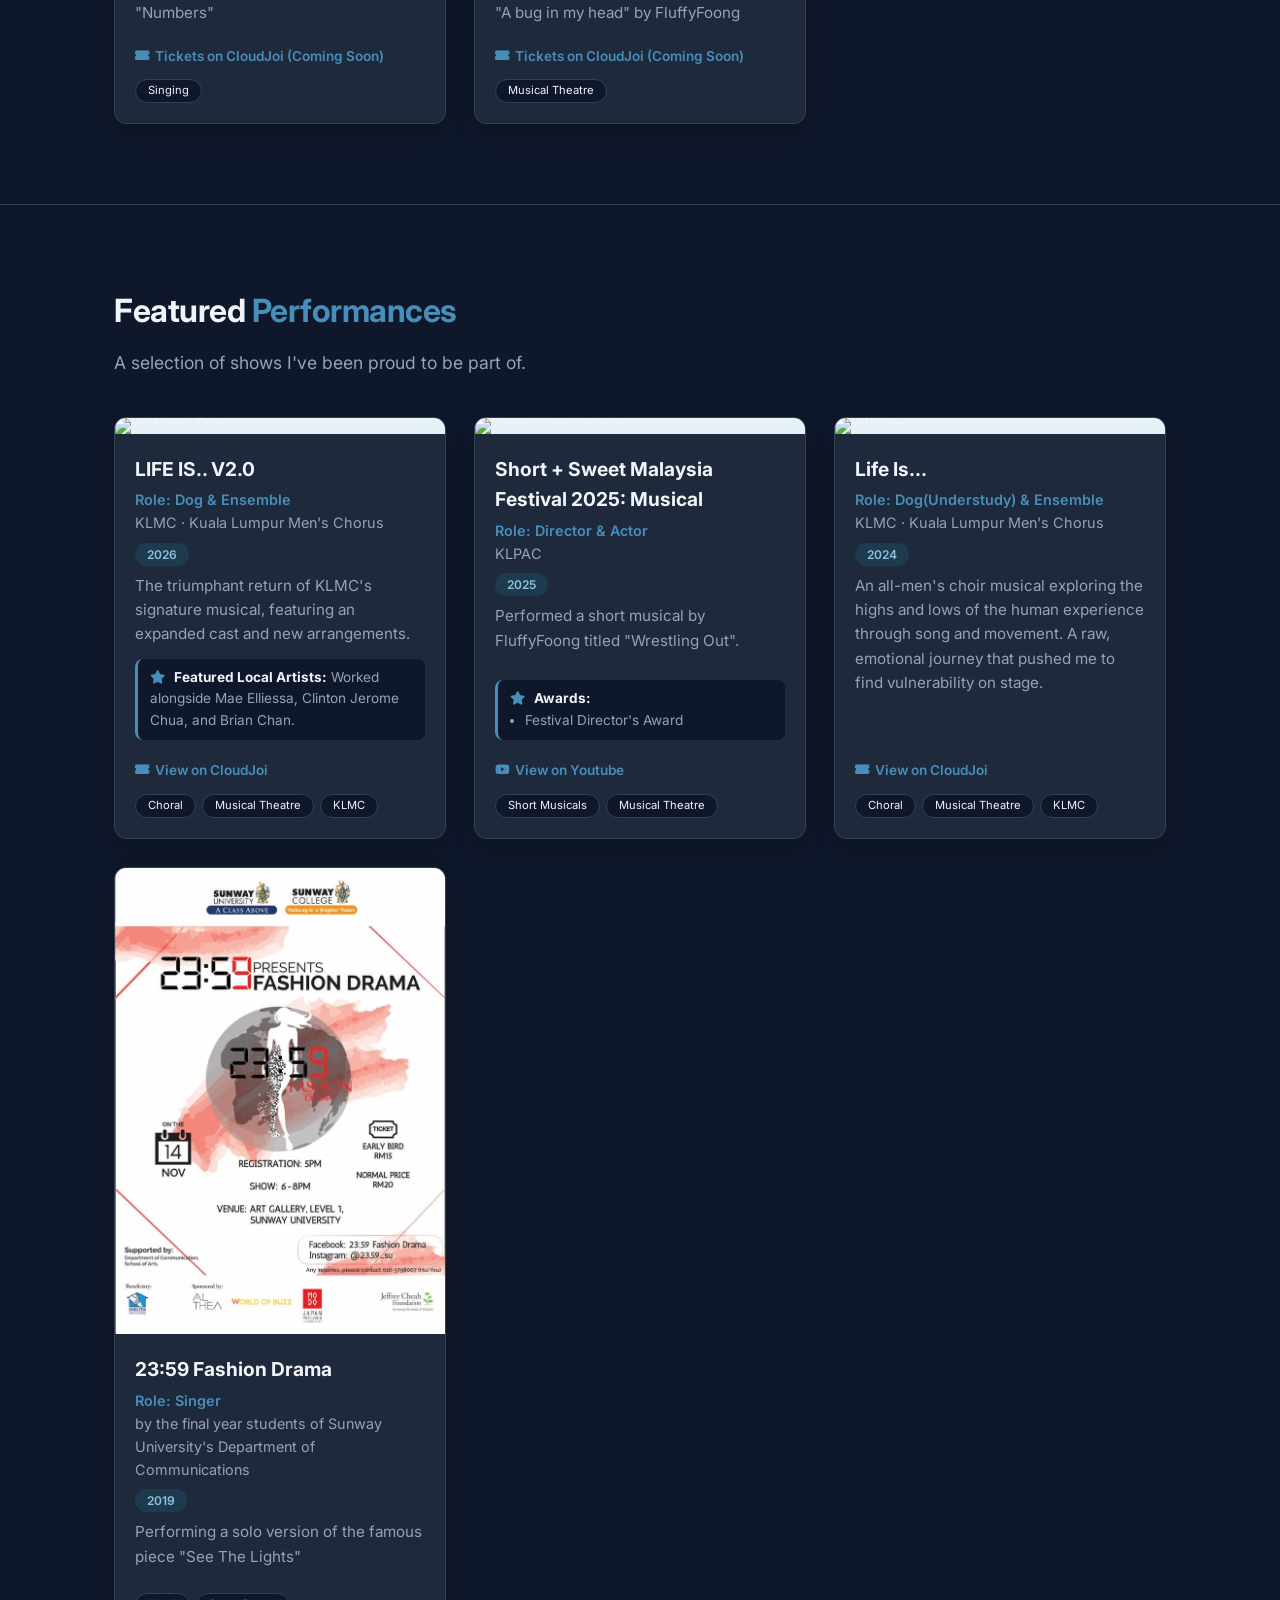
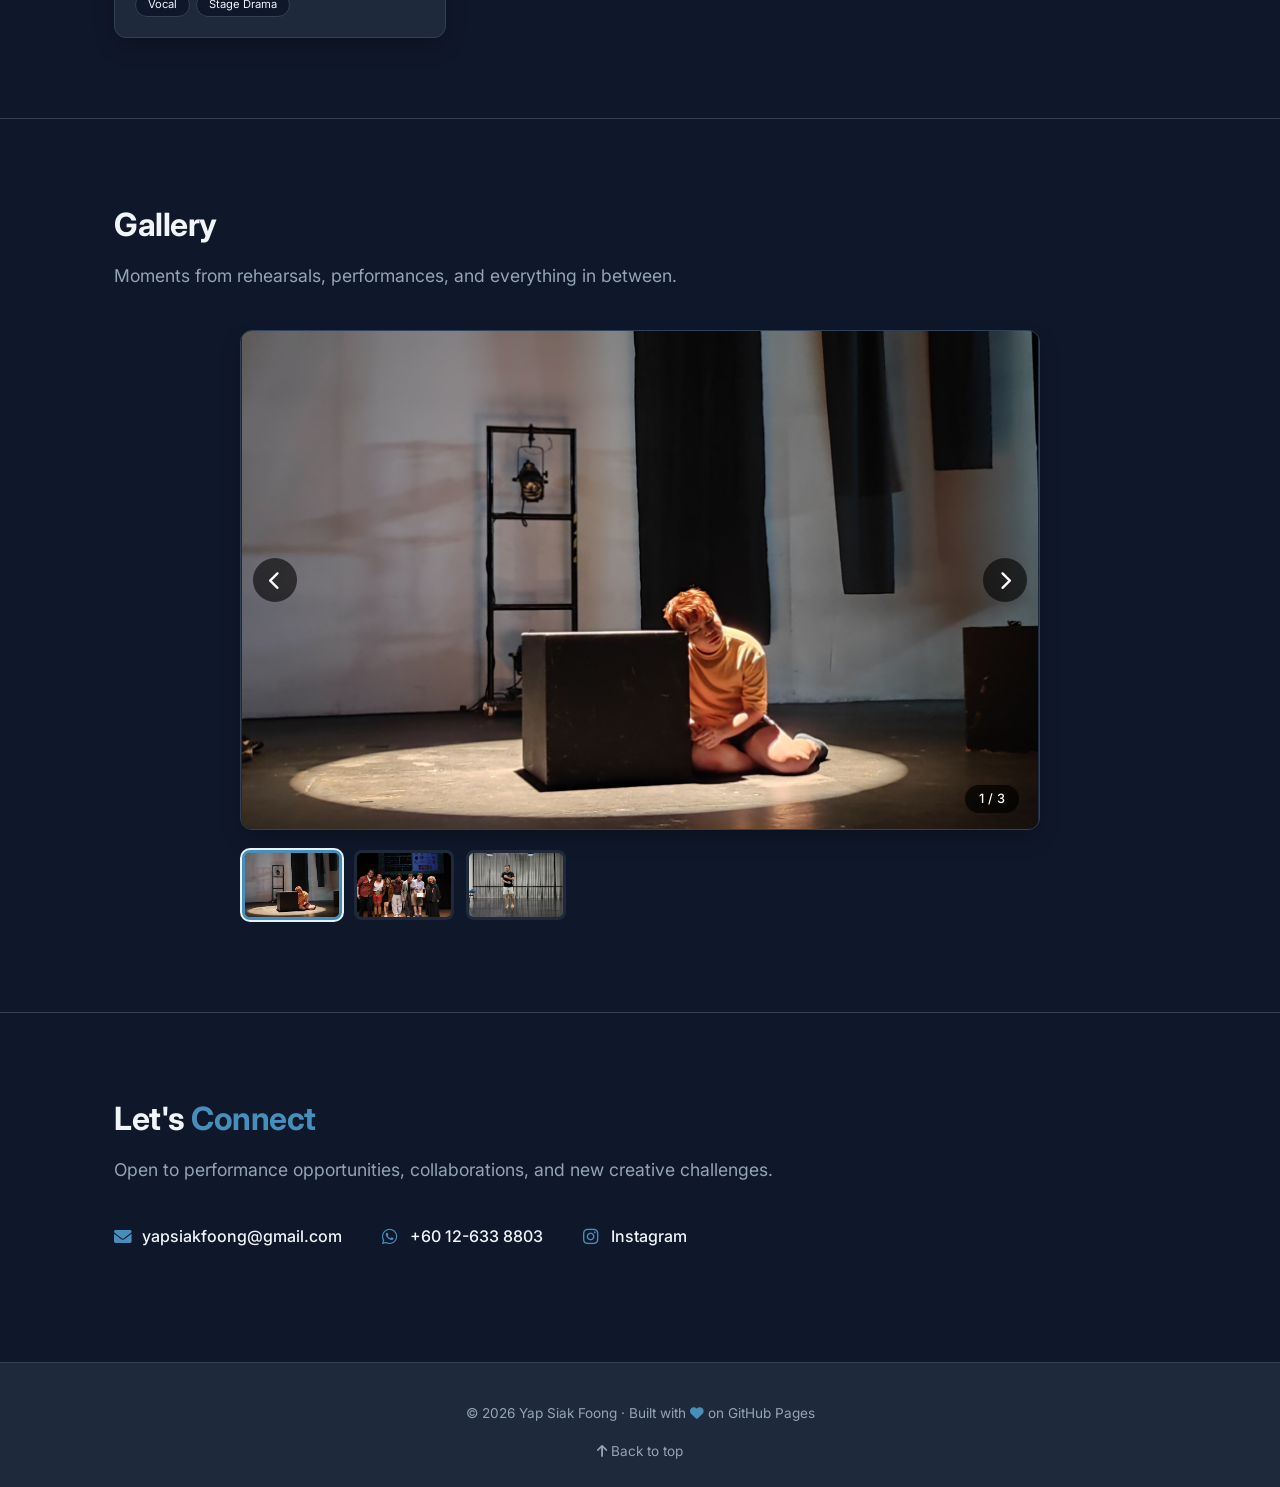
==== commit f396697d: "Change hero image format from JPG to PNG" ====
--- a/artist-profile/index.html
+++ b/artist-profile/index.html
@@ -938,7 +938,7 @@
       <div class="hero-wrapper">
         <!-- Left: Hero Image -->
         <div class="hero-image">
-          <img src="images/hero-image.JPG" alt="Yap Siak Foong" />
+          <img src="images/hero-image.png" alt="Yap Siak Foong" />
         </div>
         <!-- Right: Hero Content -->
         <div class="hero-content">
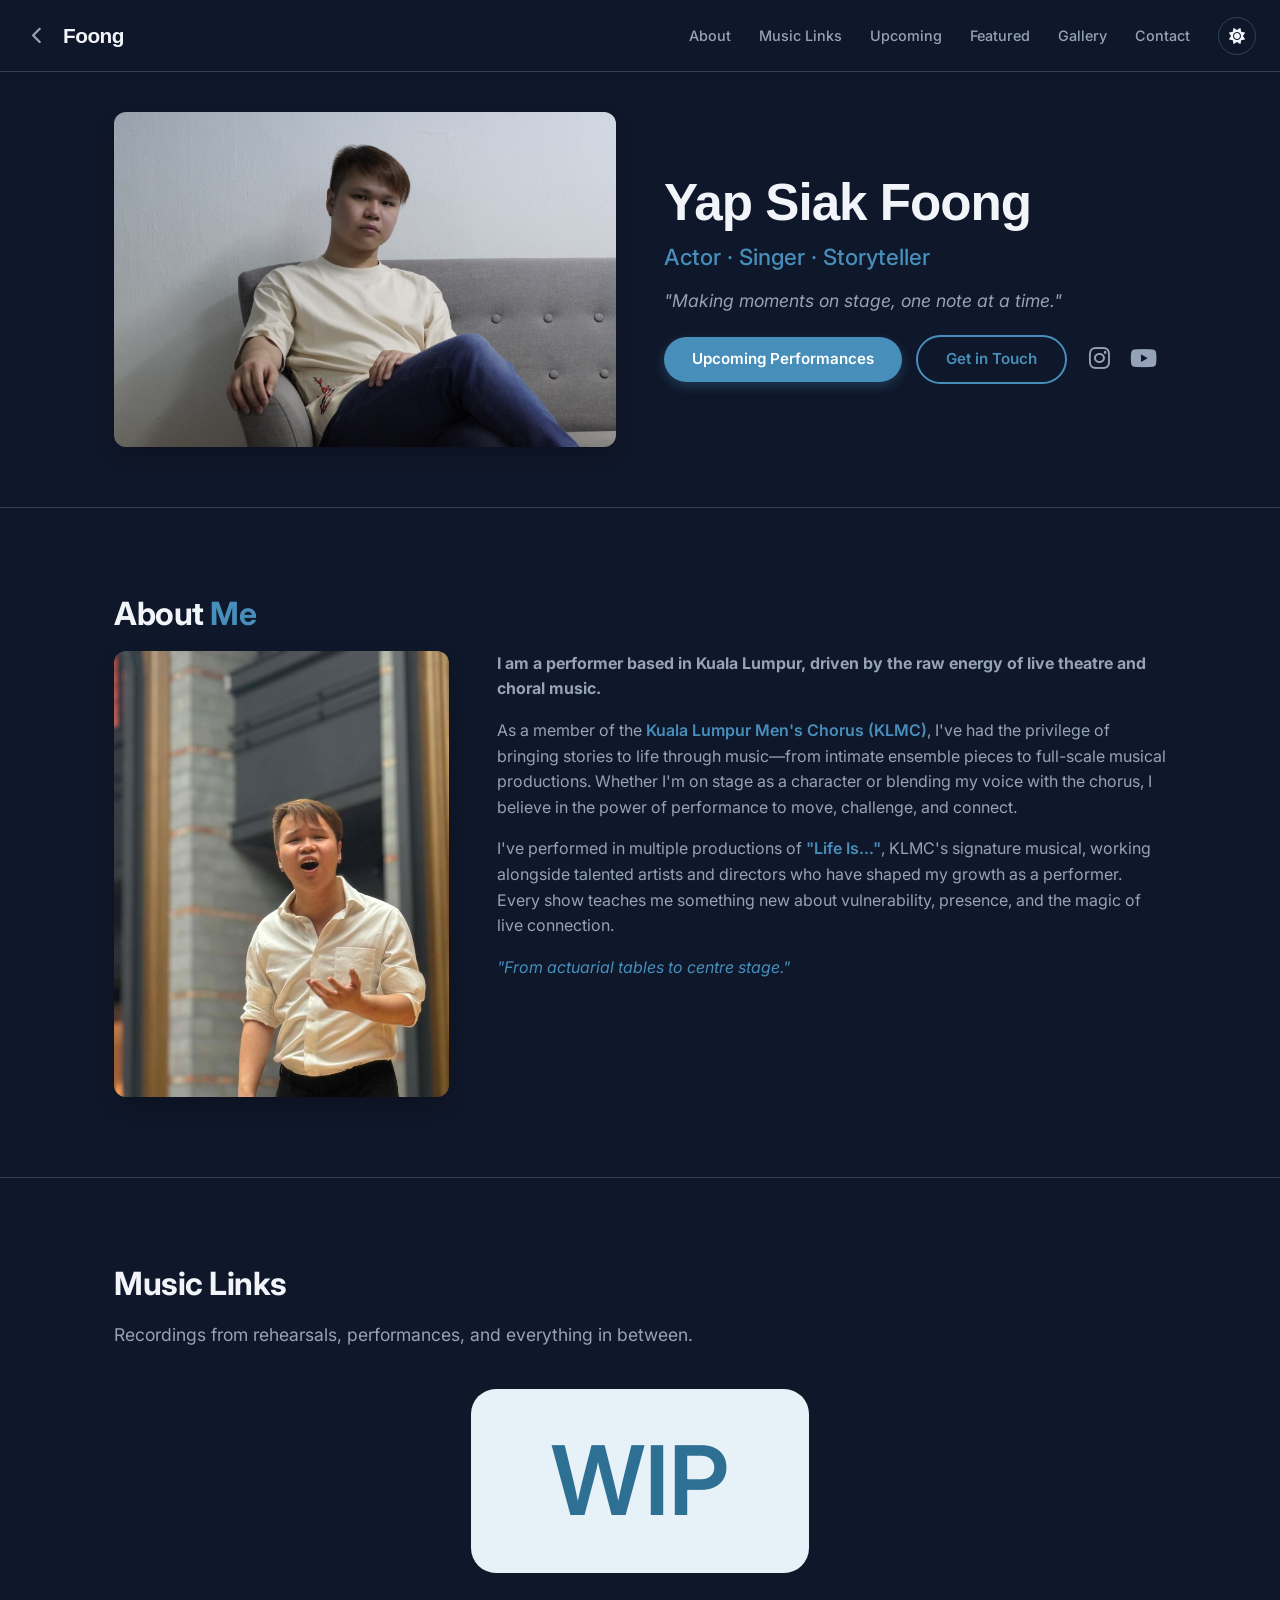
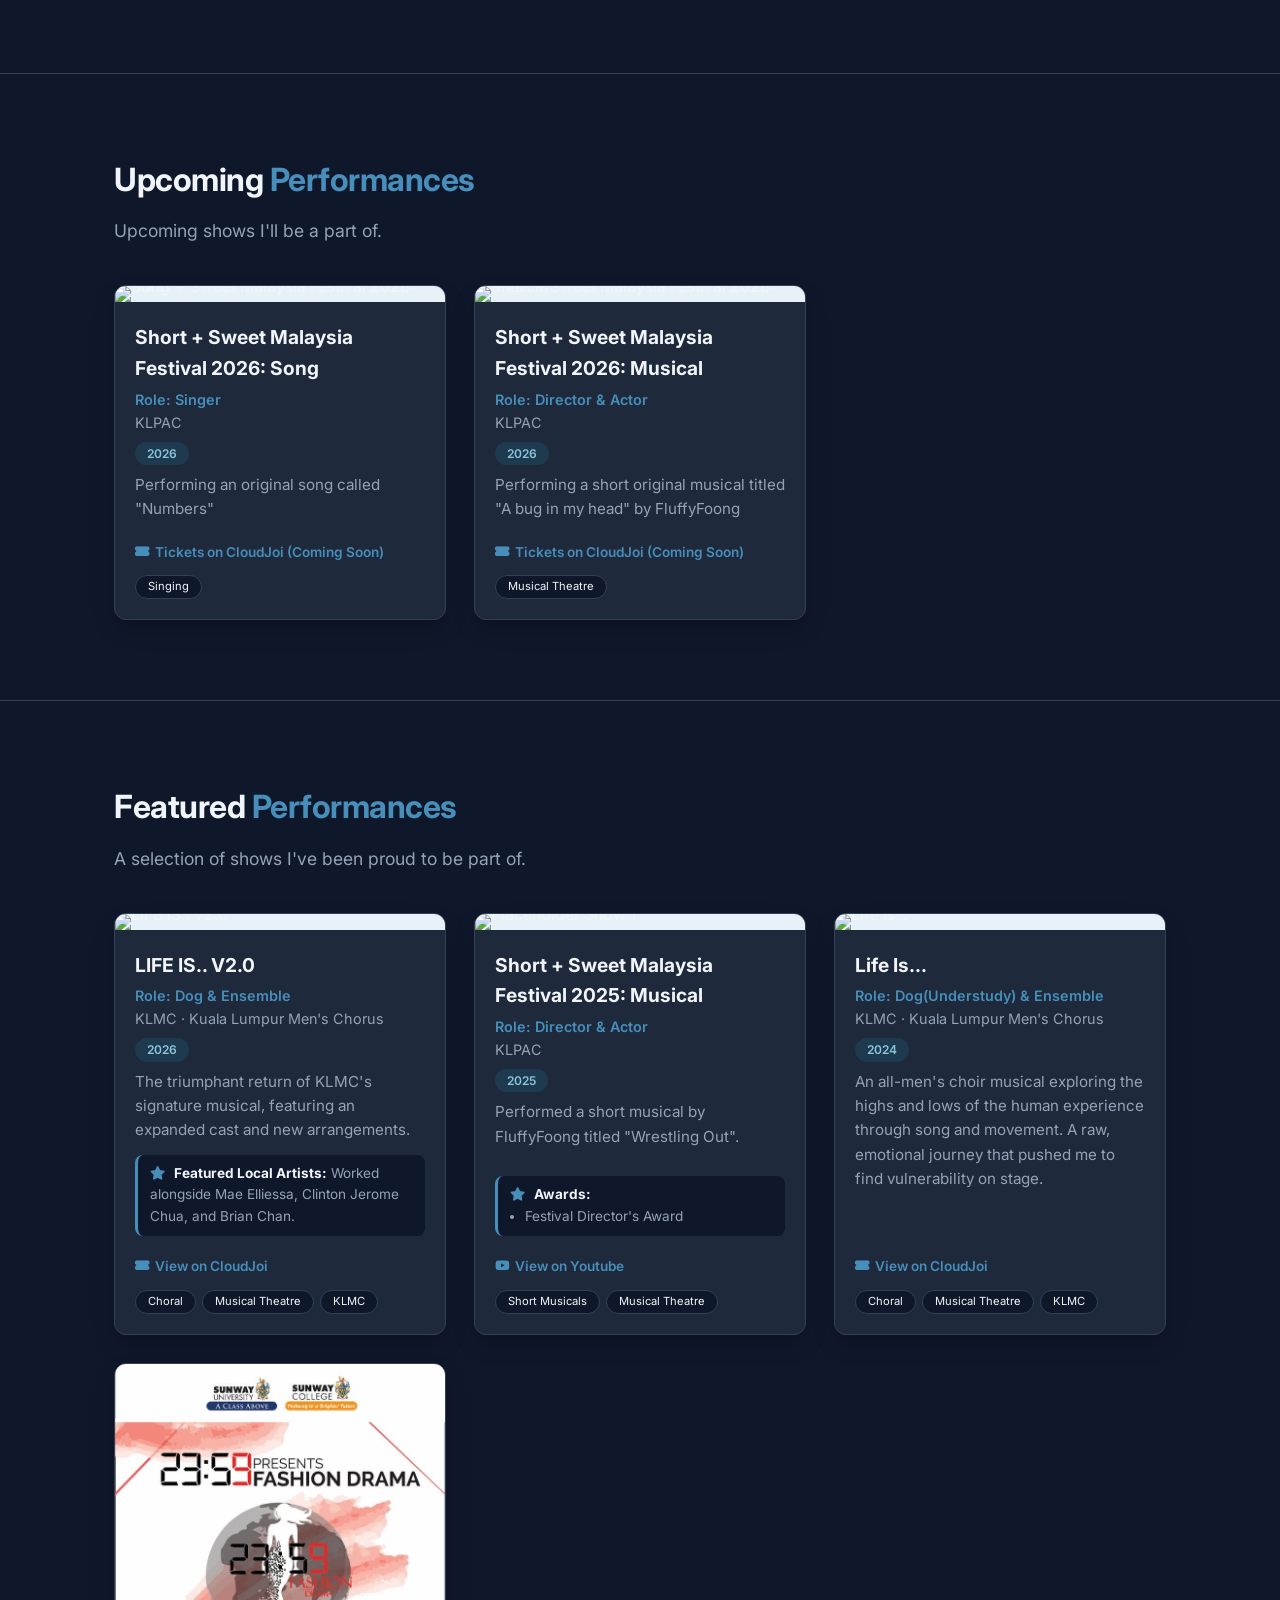
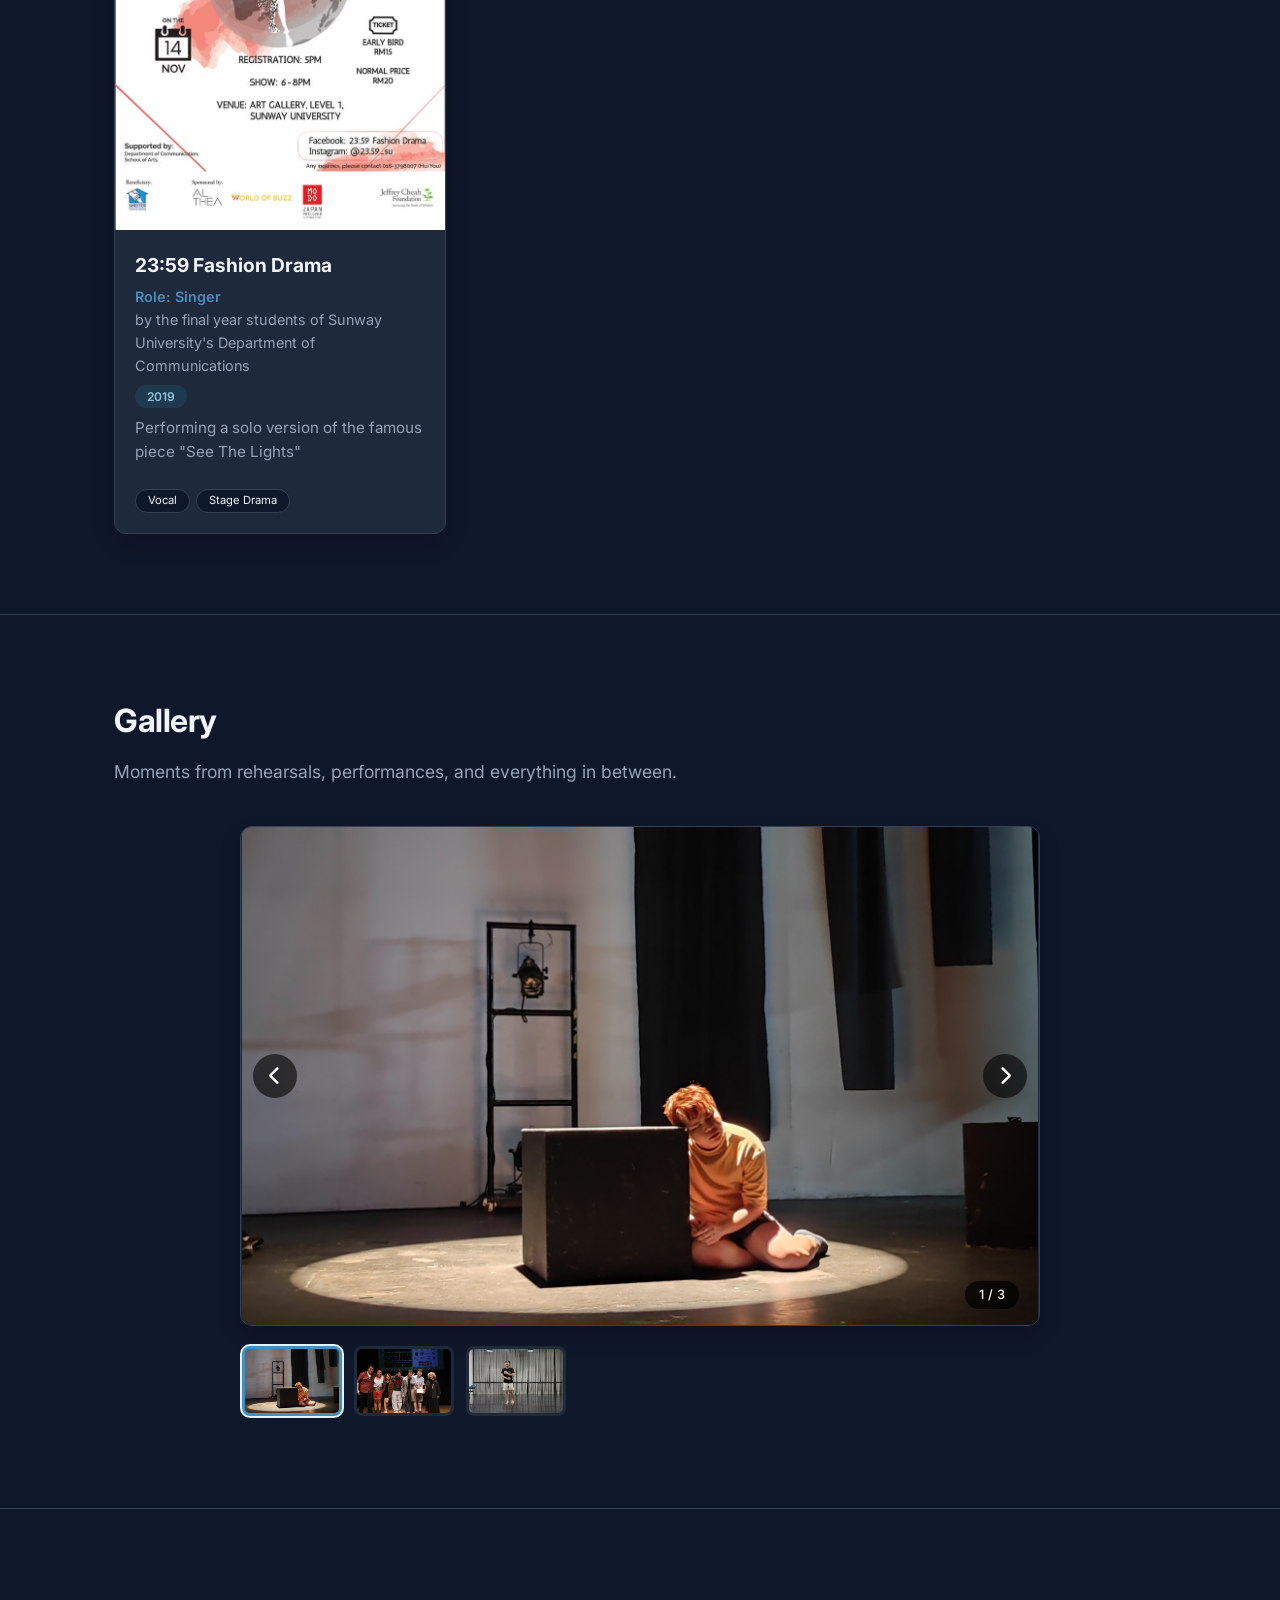
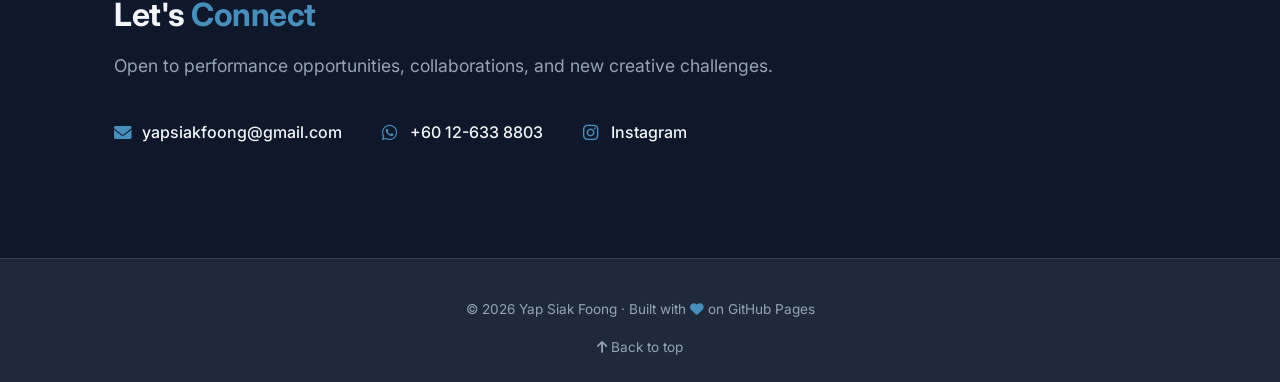
==== commit 45ba42c9: "Add music links section to artist profile Added a new section for music links with a title and subti" ====
--- a/artist-profile/index.html
+++ b/artist-profile/index.html
@@ -917,6 +917,7 @@
       <!-- Nav Links -->
       <div class="nav-links" id="navLinks">
         <a href="#about">About</a>
+        <a href="#music-links">Music Links</a>
         <a href="#upcoming-performances">Upcoming</a>
         <a href="#featured-performances">Featured</a>
         <a href="#gallery">Gallery</a>
@@ -986,6 +987,17 @@
     </div>
   </section>
 
+  <!-- ===== MUSIC LINKS ===== -->
+  <section id="music-links">
+    <div class="container">
+      <h2 class="section-title">Music Links</h2>
+      <p class="section-subtitle">Recordings from rehearsals, performances, and everything in between.</p>
+      <div style="text-align: center;">
+        <p class="wip">WIP</p>
+      </div>
+    </div>
+  </section>
+
   <!-- ===== UPCOMING PERFORMANCES ===== -->
   <section id="upcoming-performances">
     <div class="container">
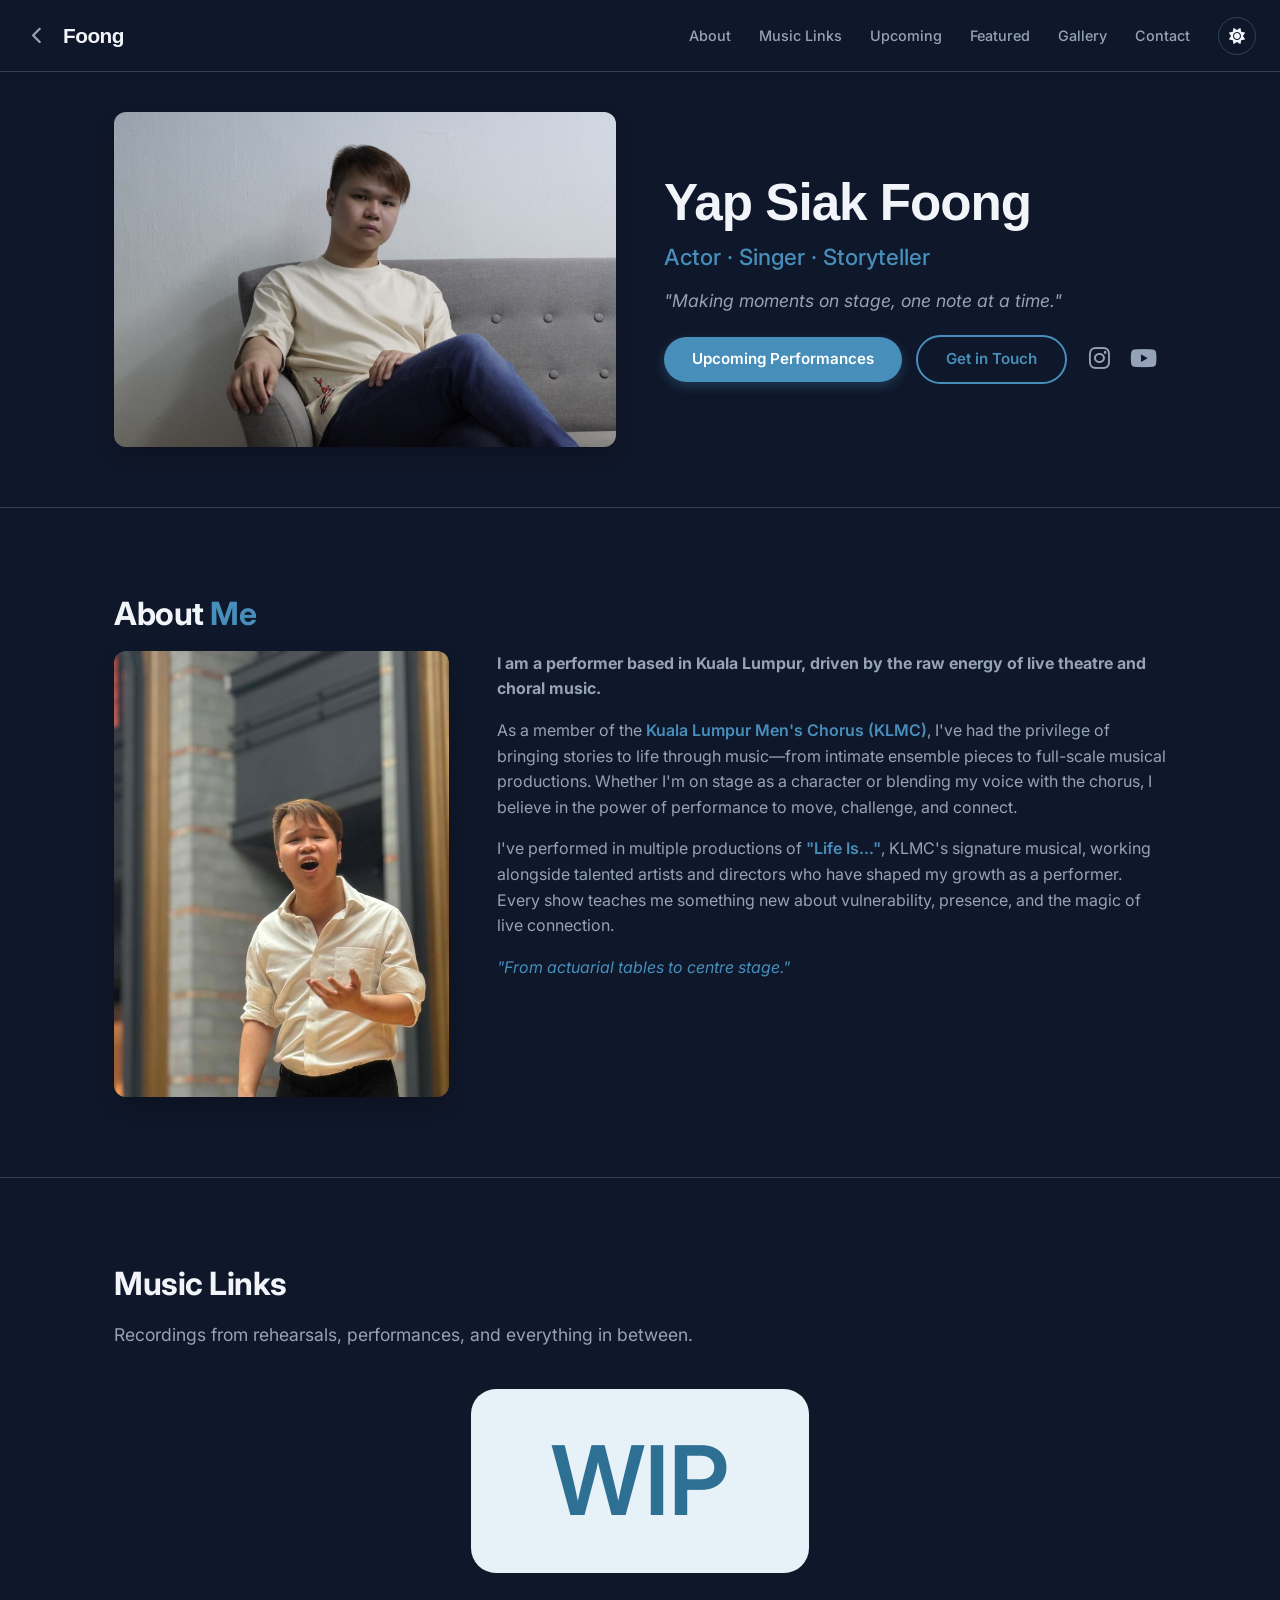
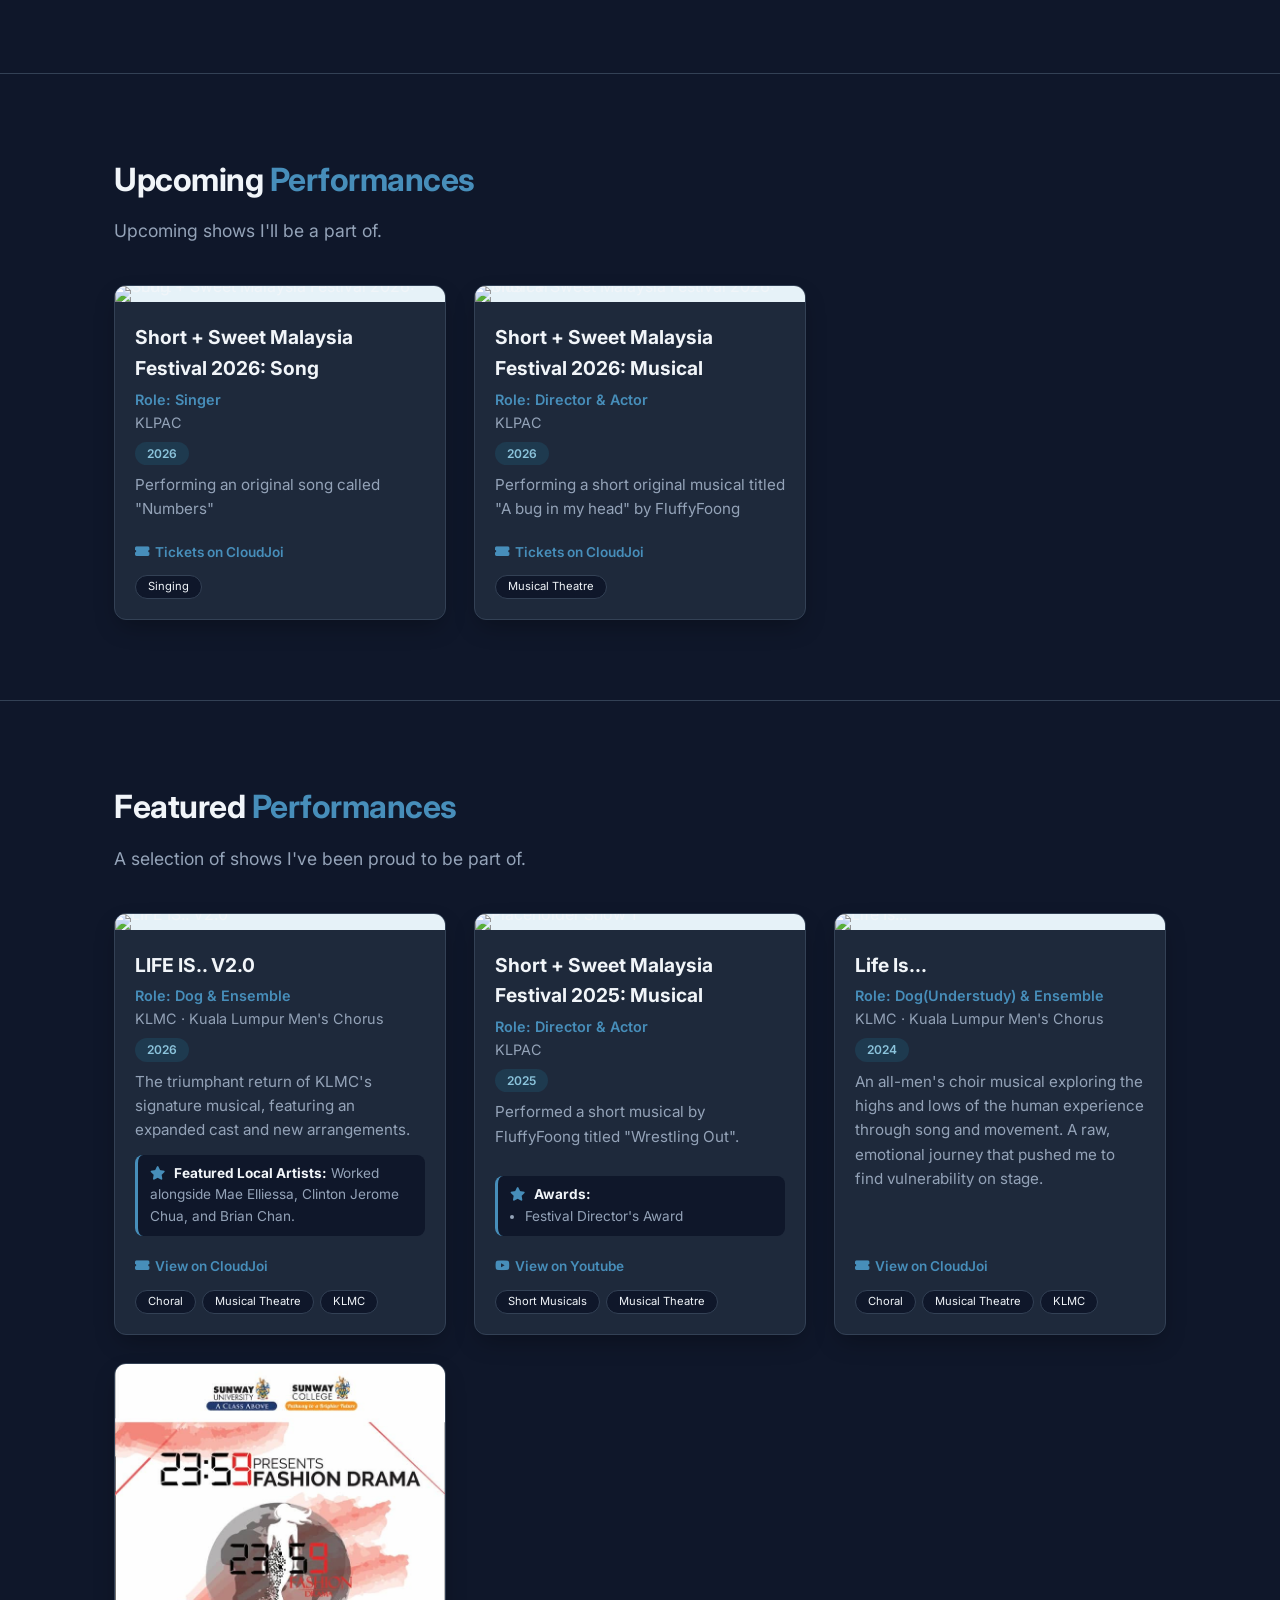
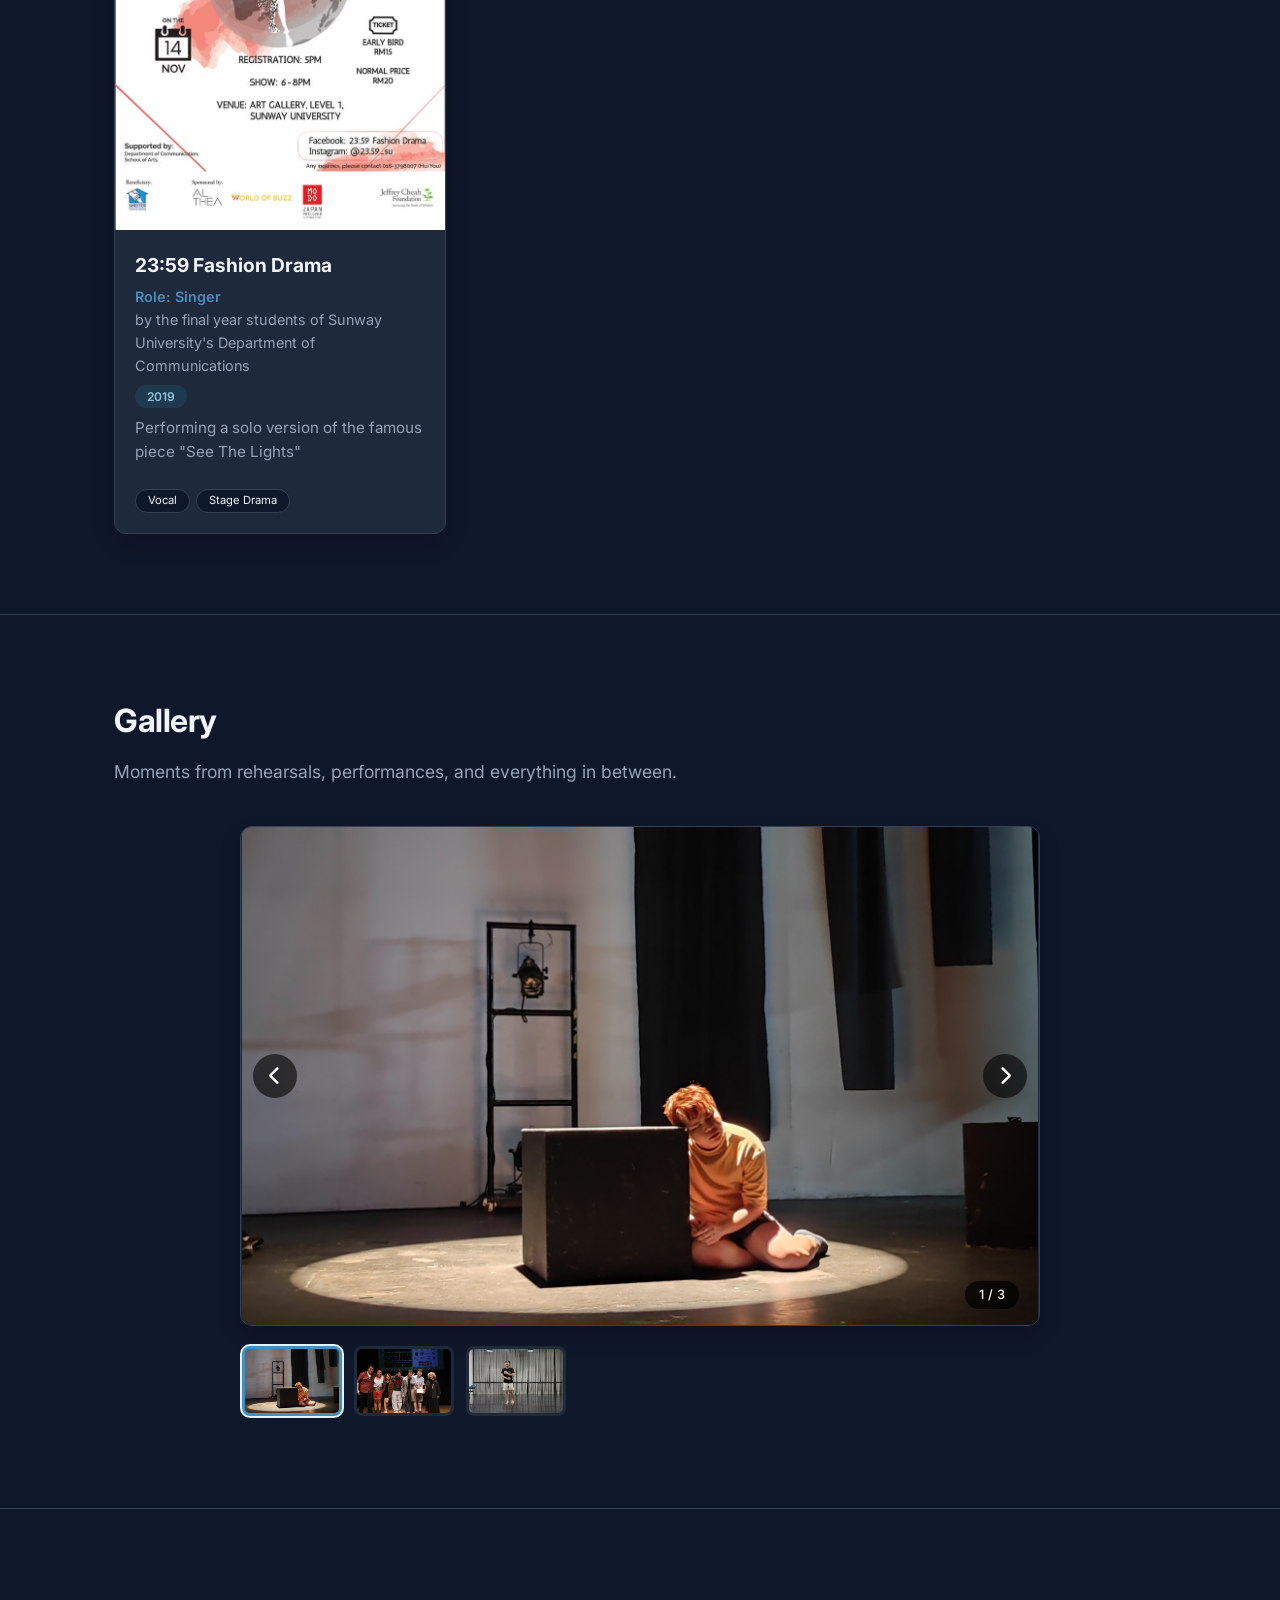
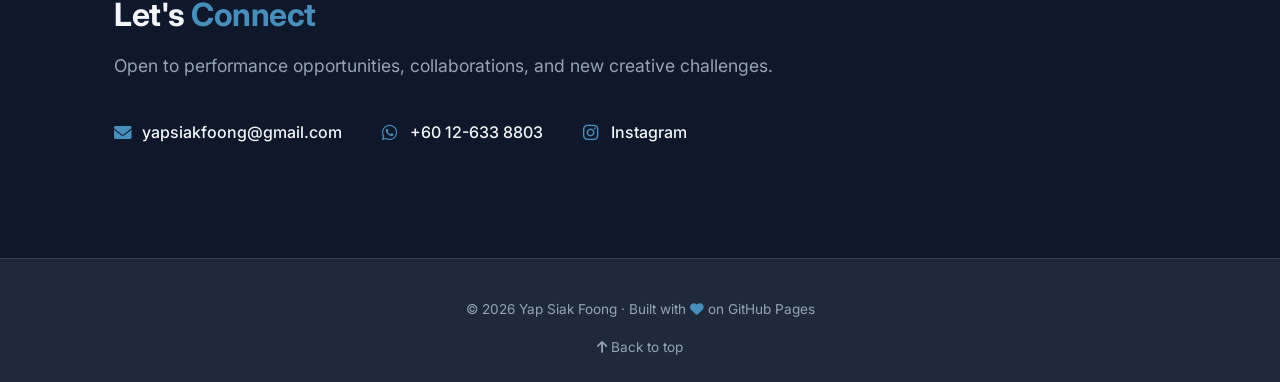
==== commit 3bedb0ca: "Update ticket links for upcoming performances" ====
--- a/artist-profile/index.html
+++ b/artist-profile/index.html
@@ -1018,8 +1018,8 @@
             <span class="year">2026</span>
             <p>Performing an original song called "Numbers"</p>
             <div class="card-actions">
-              <a target="_blank">
-                <i class="fas fa-ticket-alt"></i> Tickets on CloudJoi (Coming Soon)
+              <a href="https://www.cloudjoi.com/shows/6684-short-sweet-malaysia-festival-2026-stand-up-comedy-song" target="_blank">
+                <i class="fas fa-ticket-alt"></i> Tickets on CloudJoi
               </a>
             </div>
             <div class="performance-tags">
@@ -1040,8 +1040,8 @@
             <span class="year">2026</span>
             <p>Performing a short original musical titled "A bug in my head" by FluffyFoong</p>
             <div class="card-actions">
-              <a target="_blank">
-                <i class="fas fa-ticket-alt"></i> Tickets on CloudJoi (Coming Soon)
+              <a href="https://www.cloudjoi.com/shows/6700-short-sweet-malaysia-festival-2026-musical" target="_blank">
+                <i class="fas fa-ticket-alt"></i> Tickets on CloudJoi
               </a>
             </div>
             <div class="performance-tags">
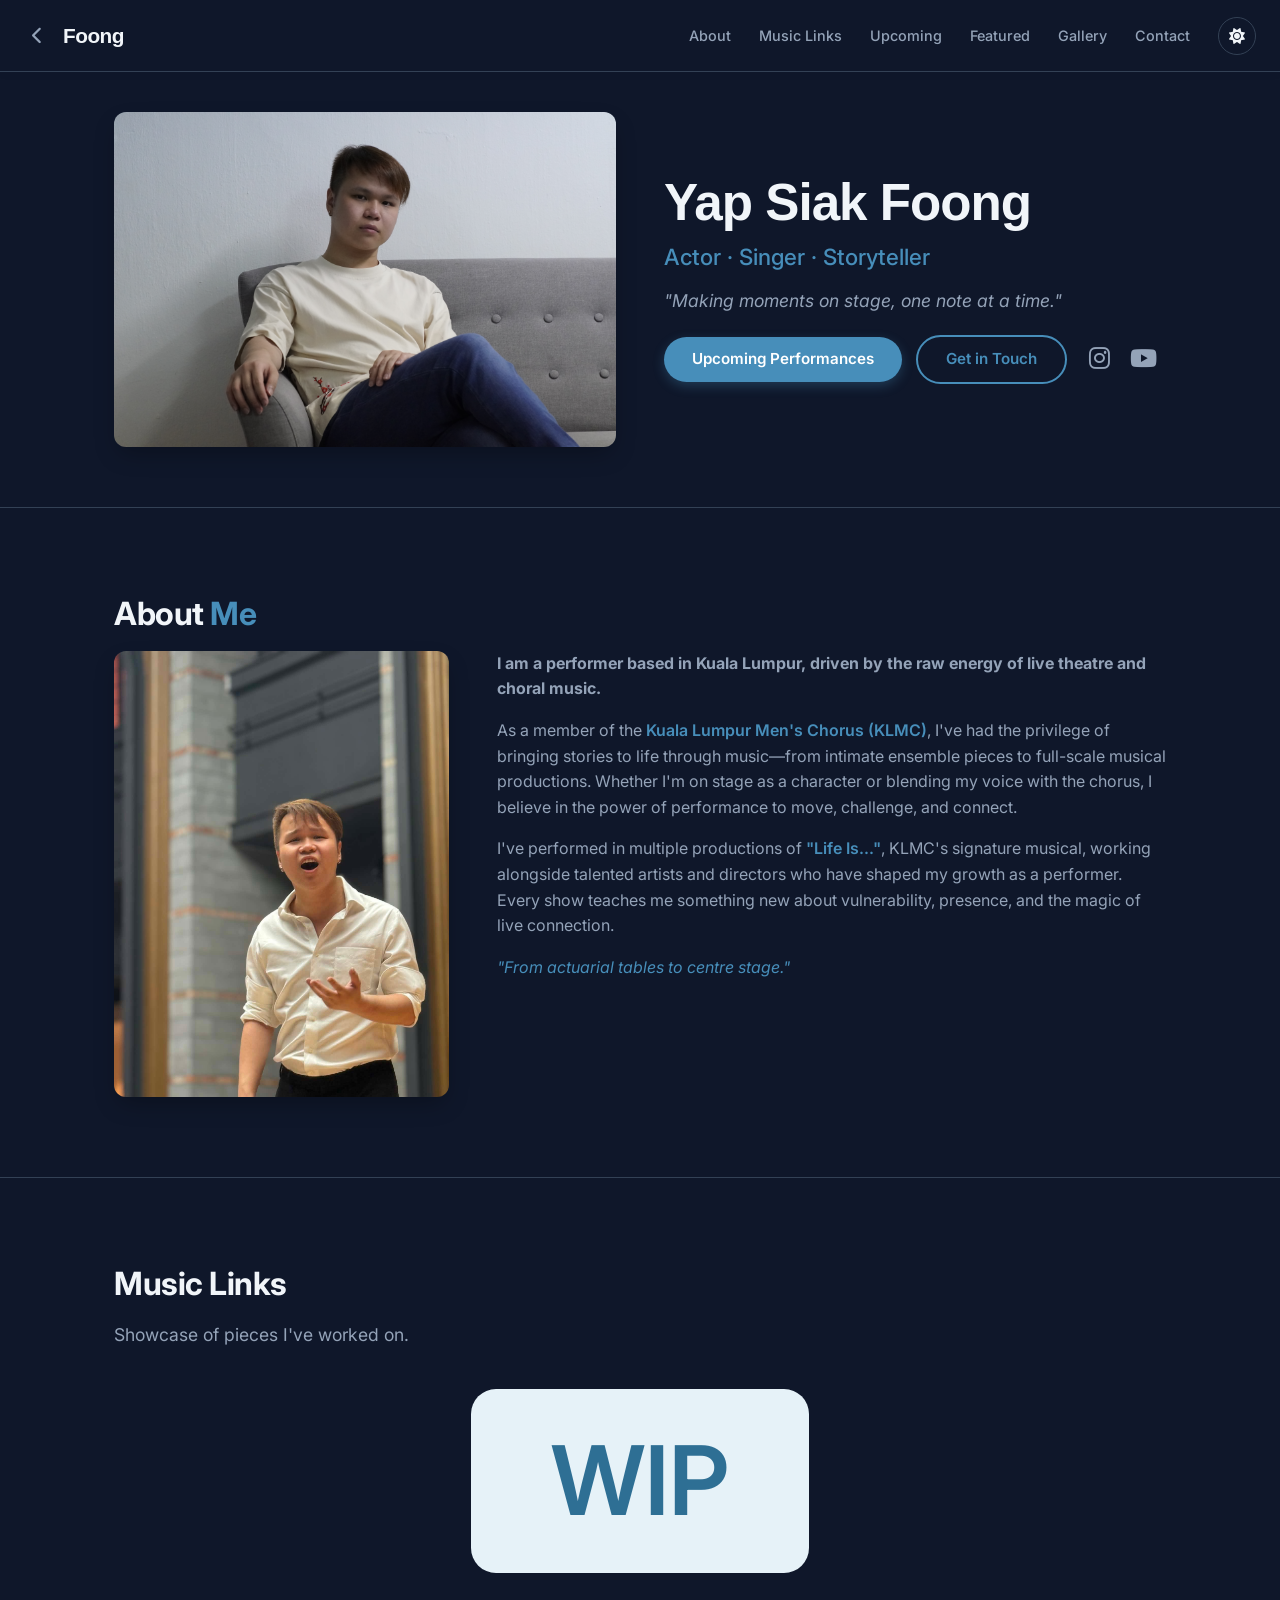
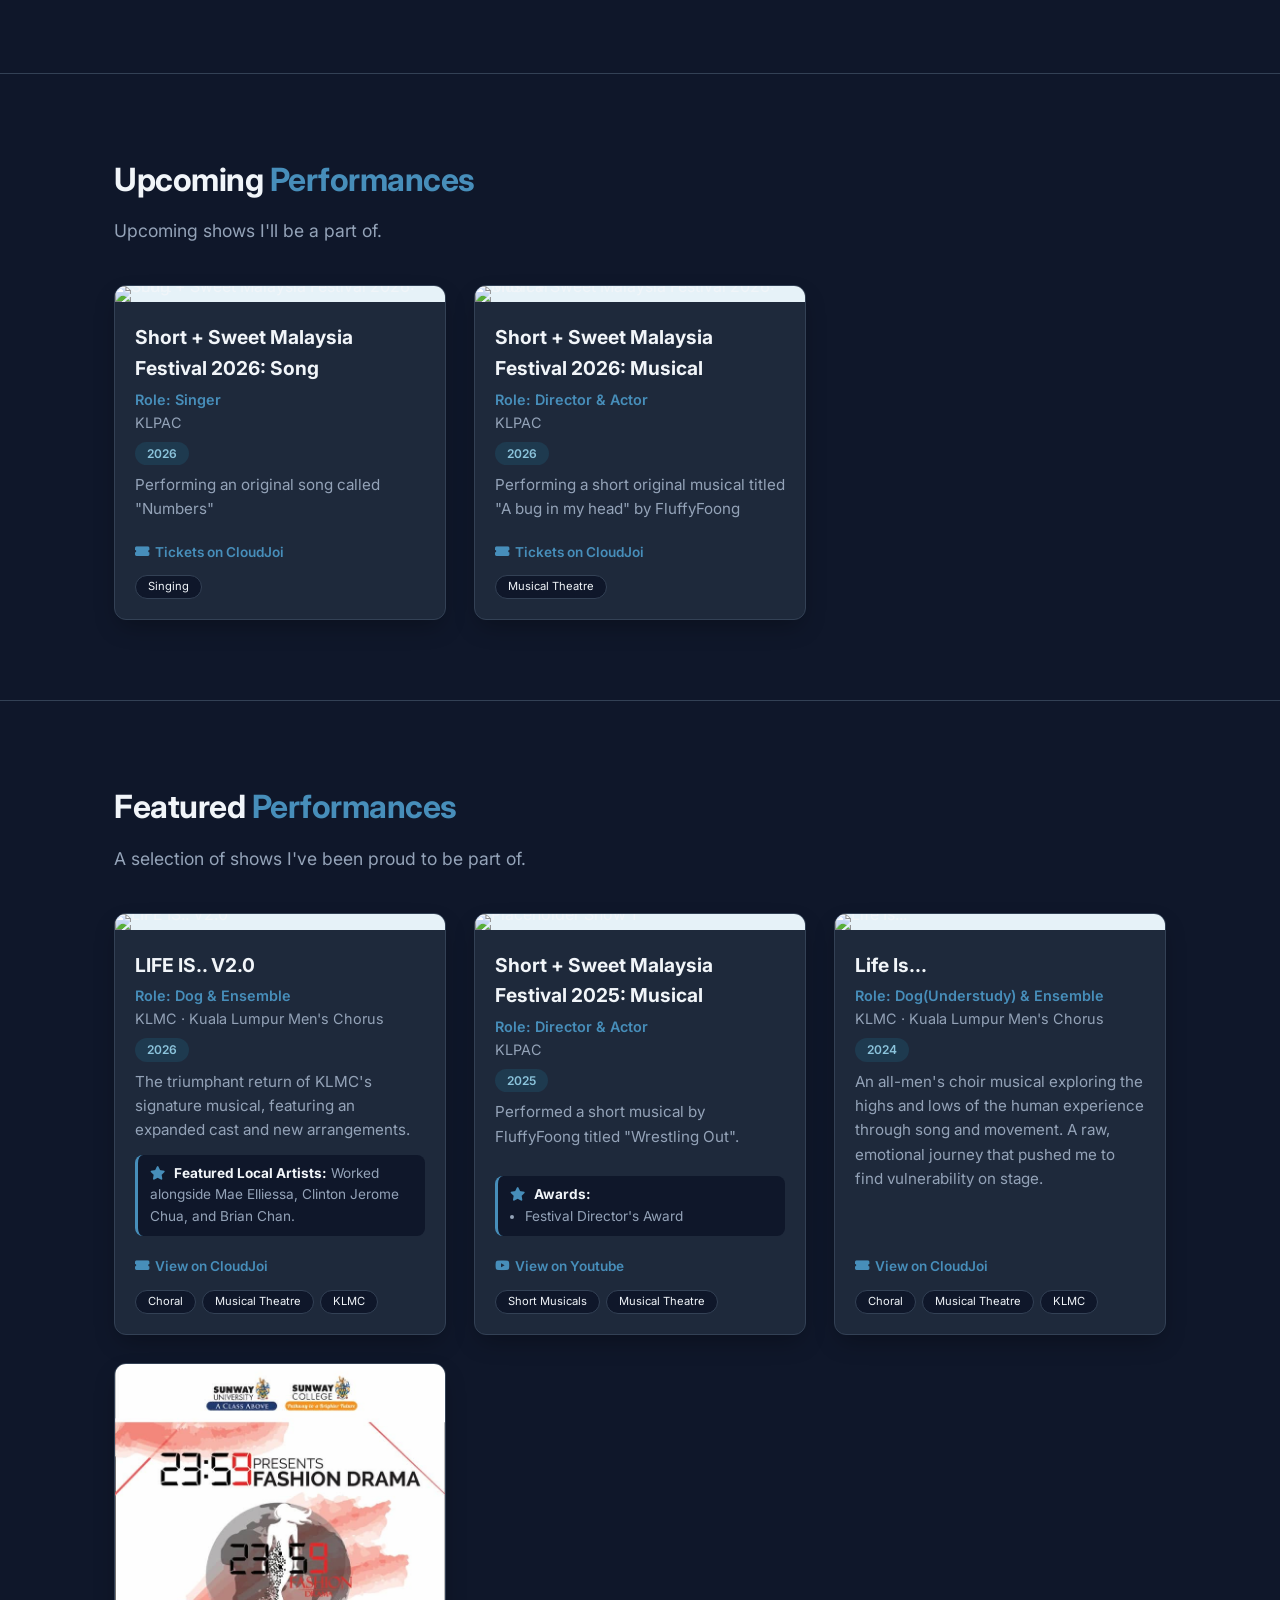
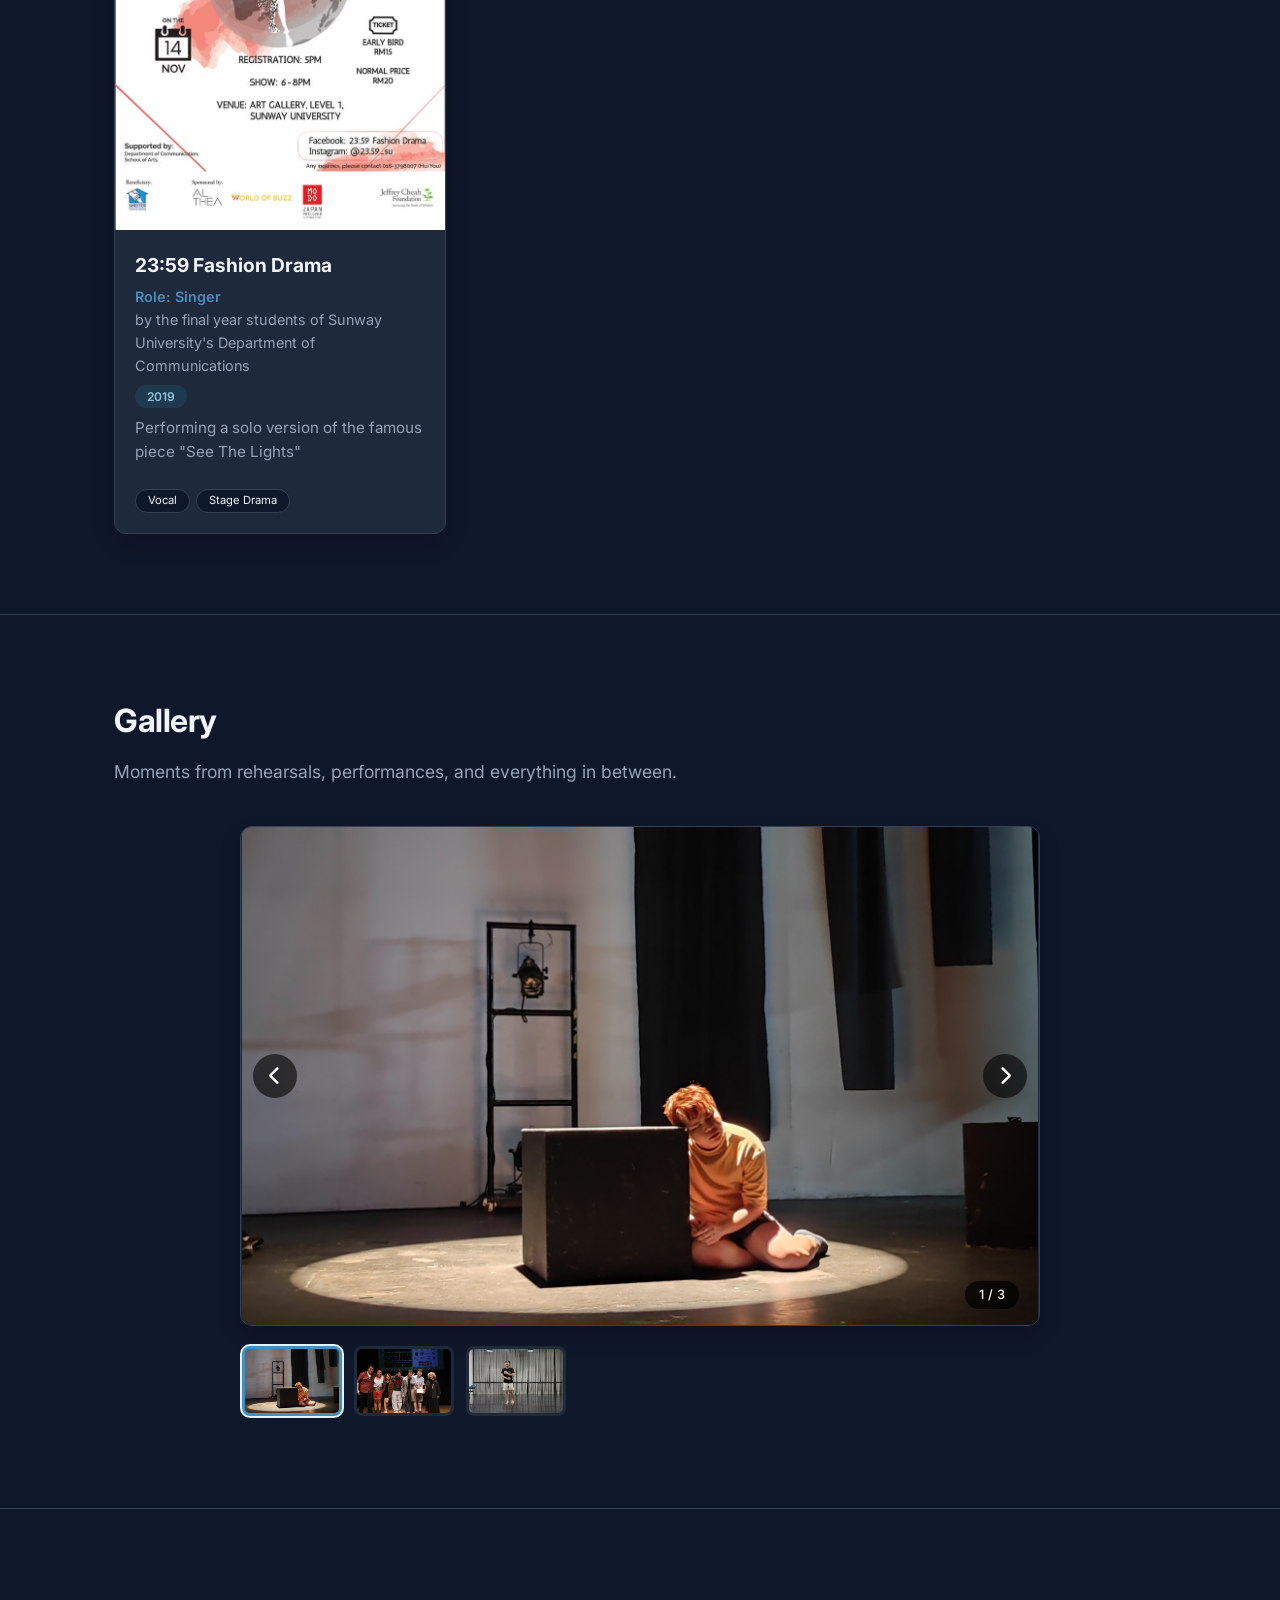
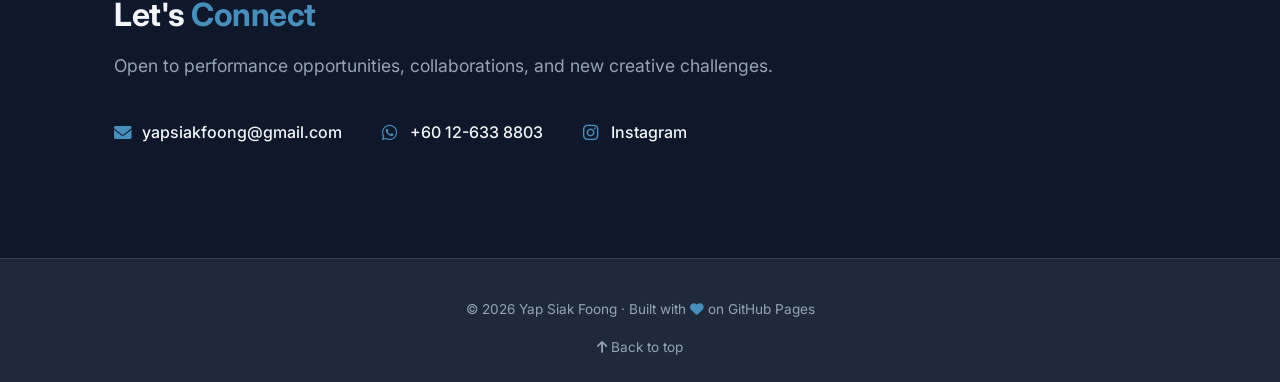
==== commit 0beaccd8: "Update music links section subtitle" ====
--- a/artist-profile/index.html
+++ b/artist-profile/index.html
@@ -991,7 +991,7 @@
   <section id="music-links">
     <div class="container">
       <h2 class="section-title">Music Links</h2>
-      <p class="section-subtitle">Recordings from rehearsals, performances, and everything in between.</p>
+      <p class="section-subtitle">Showcase of pieces I've worked on.</p>
       <div style="text-align: center;">
         <p class="wip">WIP</p>
       </div>
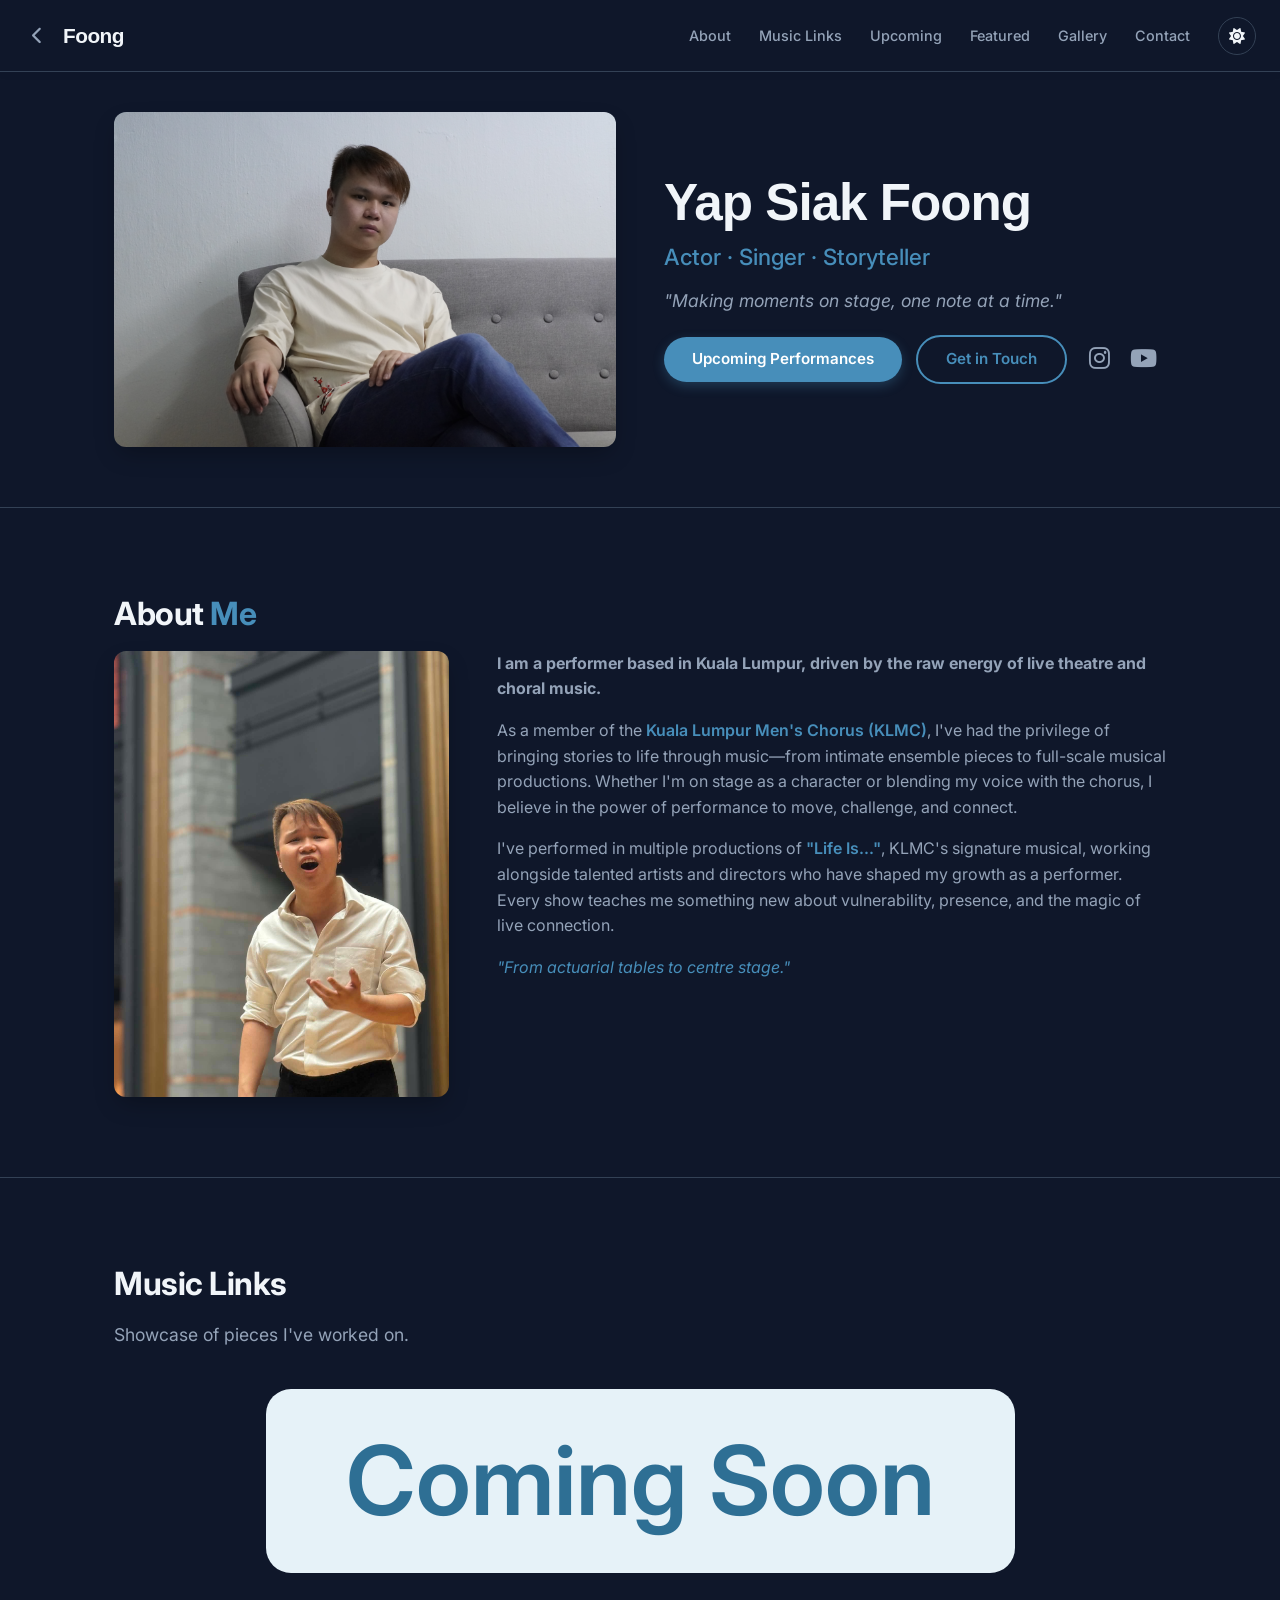
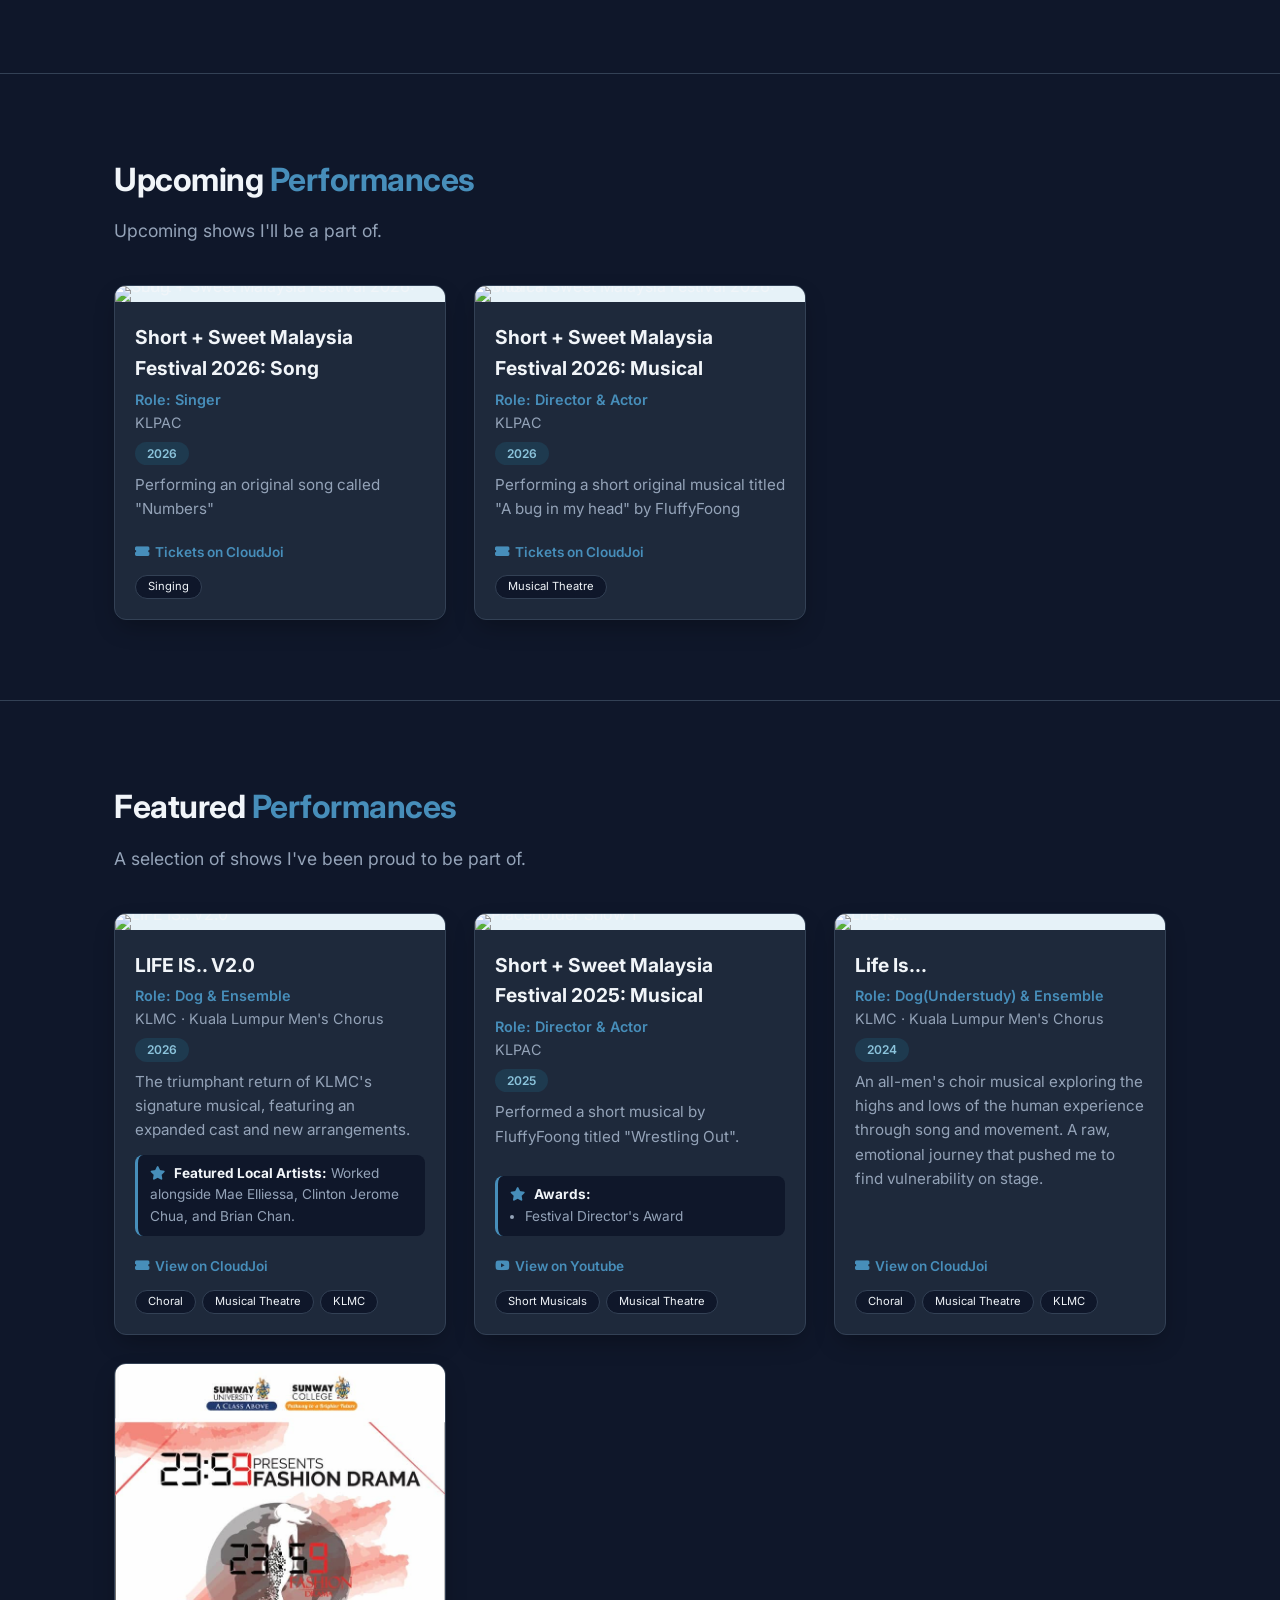
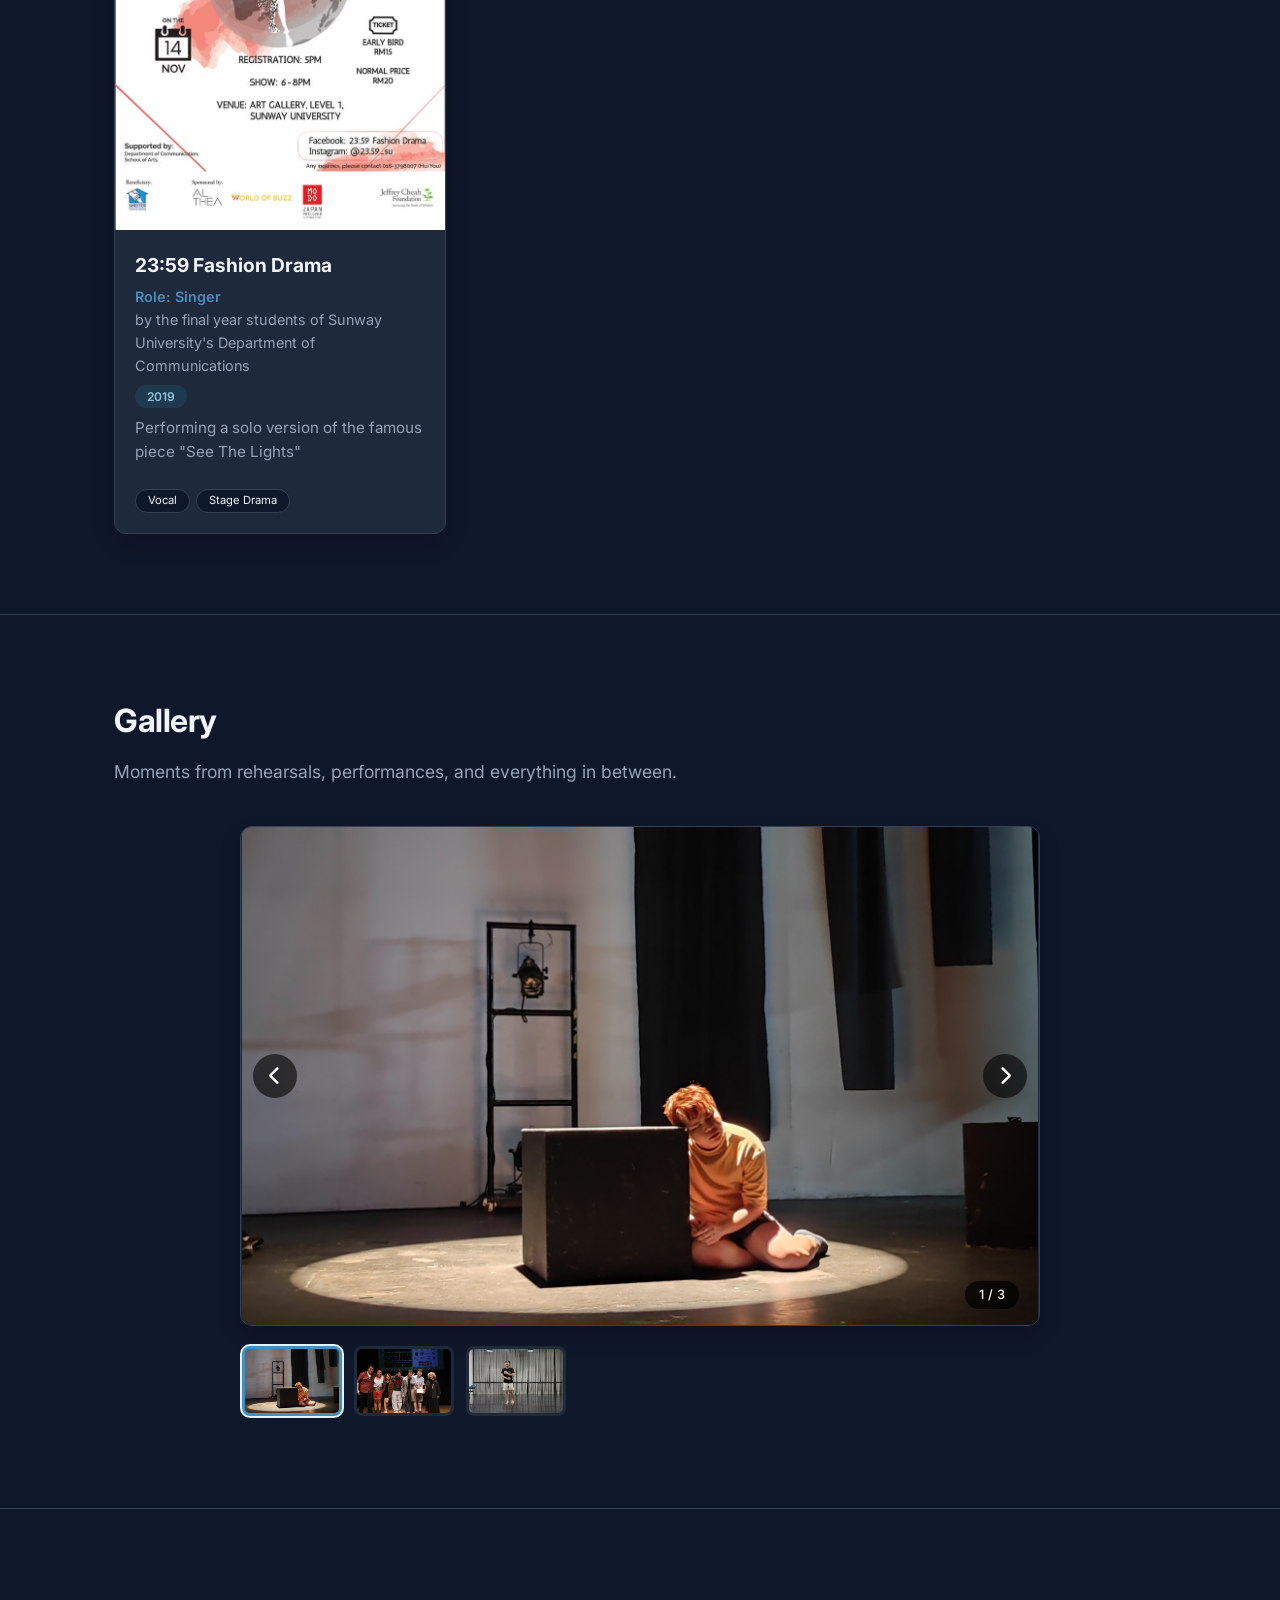
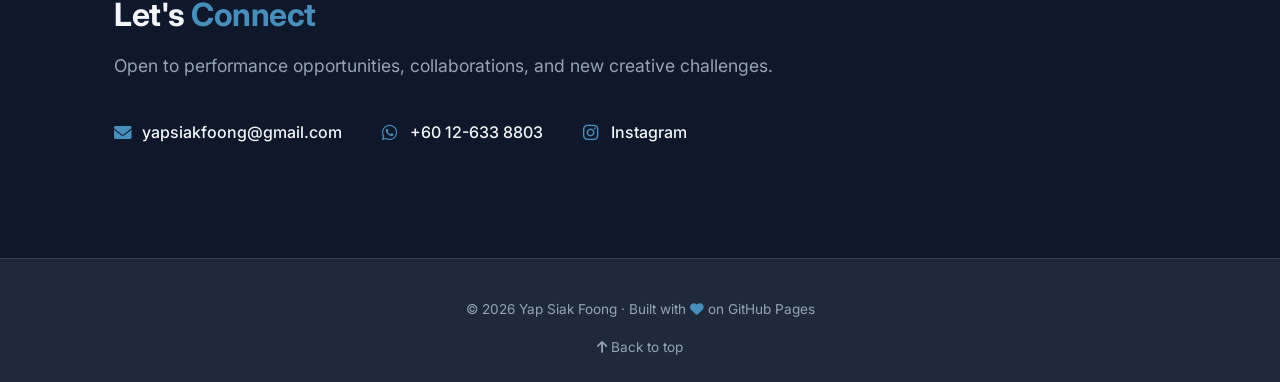
==== commit c9ff7e9b: "Update WIP message to Coming Soon in index.html" ====
--- a/artist-profile/index.html
+++ b/artist-profile/index.html
@@ -108,8 +108,8 @@
       color: #fff;
     }
 
-    /* ---------- WIP ---------- */
-    .wip {
+    /* ---------- Coming Soon ---------- */
+    .coming-soon {
       display: inline-block;
       background: var(--brand-light);
       color: var(--brand-dark);
@@ -993,7 +993,7 @@
       <h2 class="section-title">Music Links</h2>
       <p class="section-subtitle">Showcase of pieces I've worked on.</p>
       <div style="text-align: center;">
-        <p class="wip">WIP</p>
+        <p class="coming-soon">Coming Soon</p>
       </div>
     </div>
   </section>
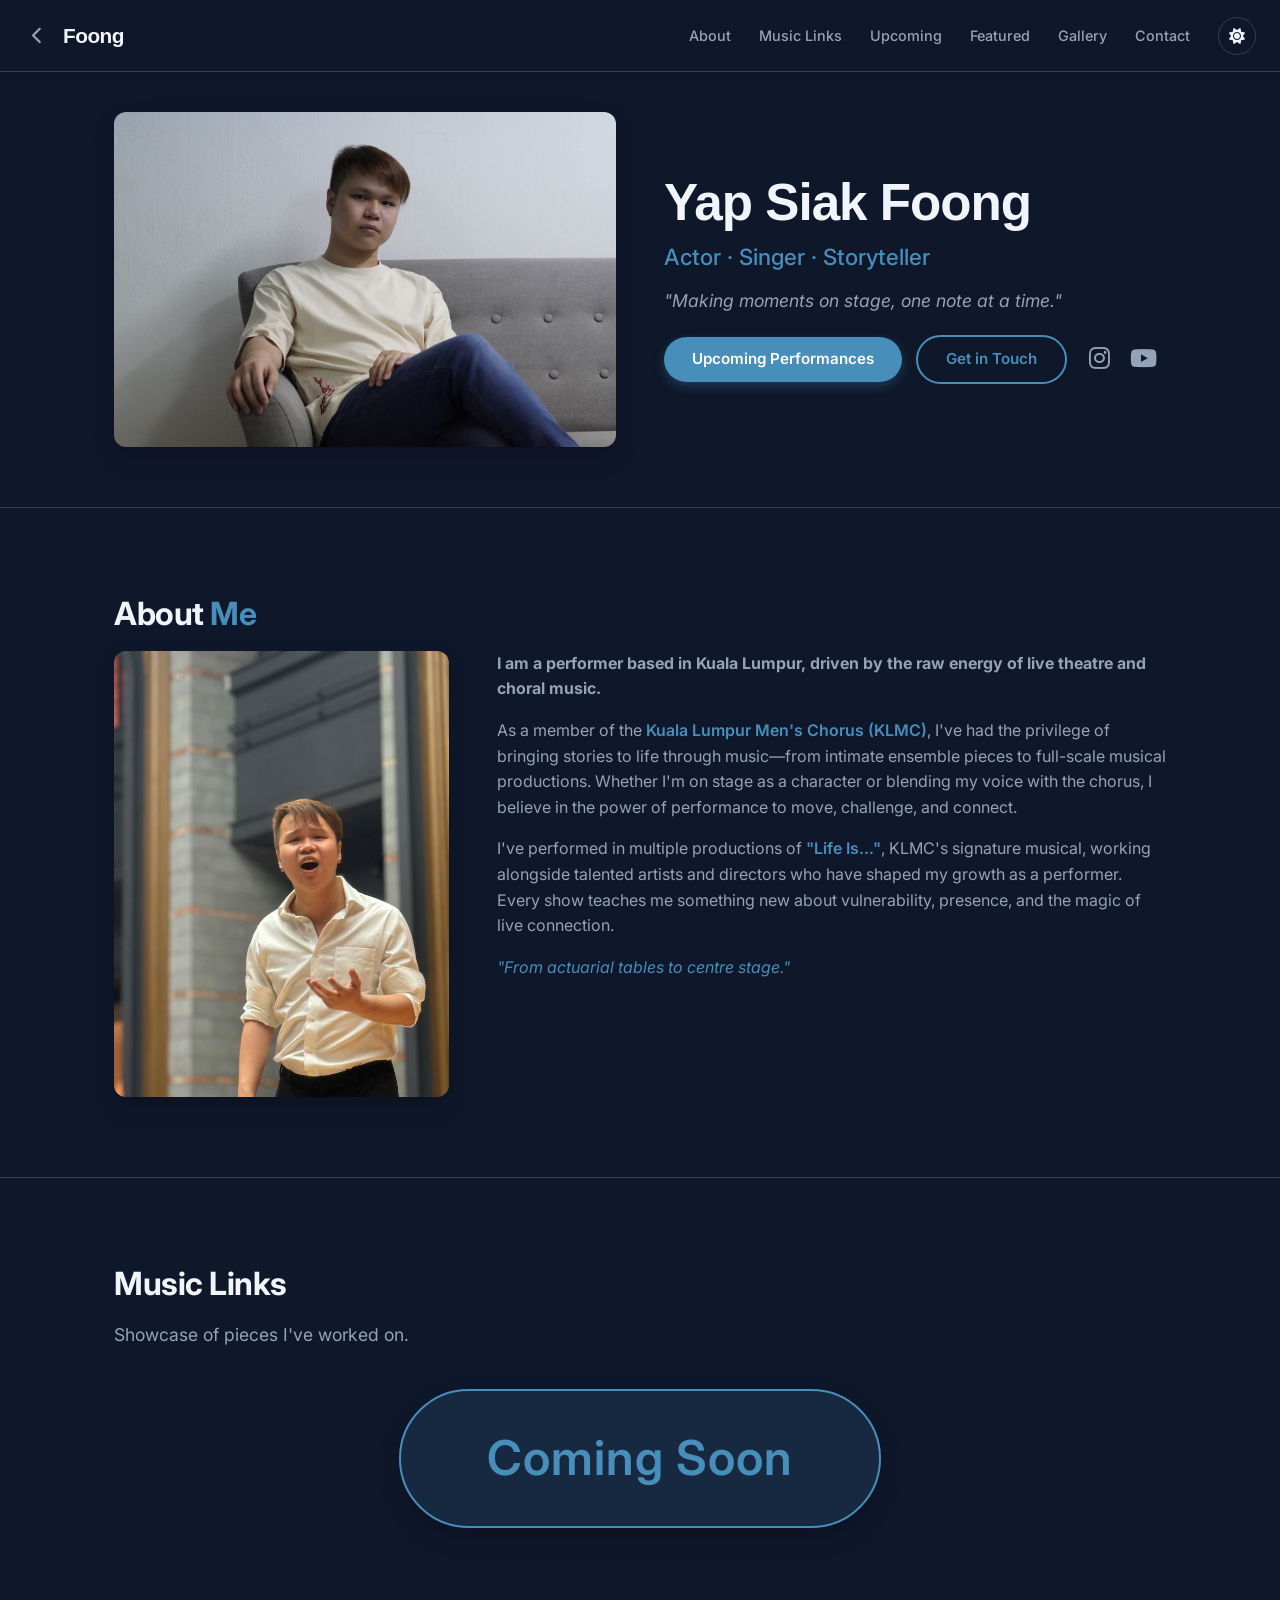
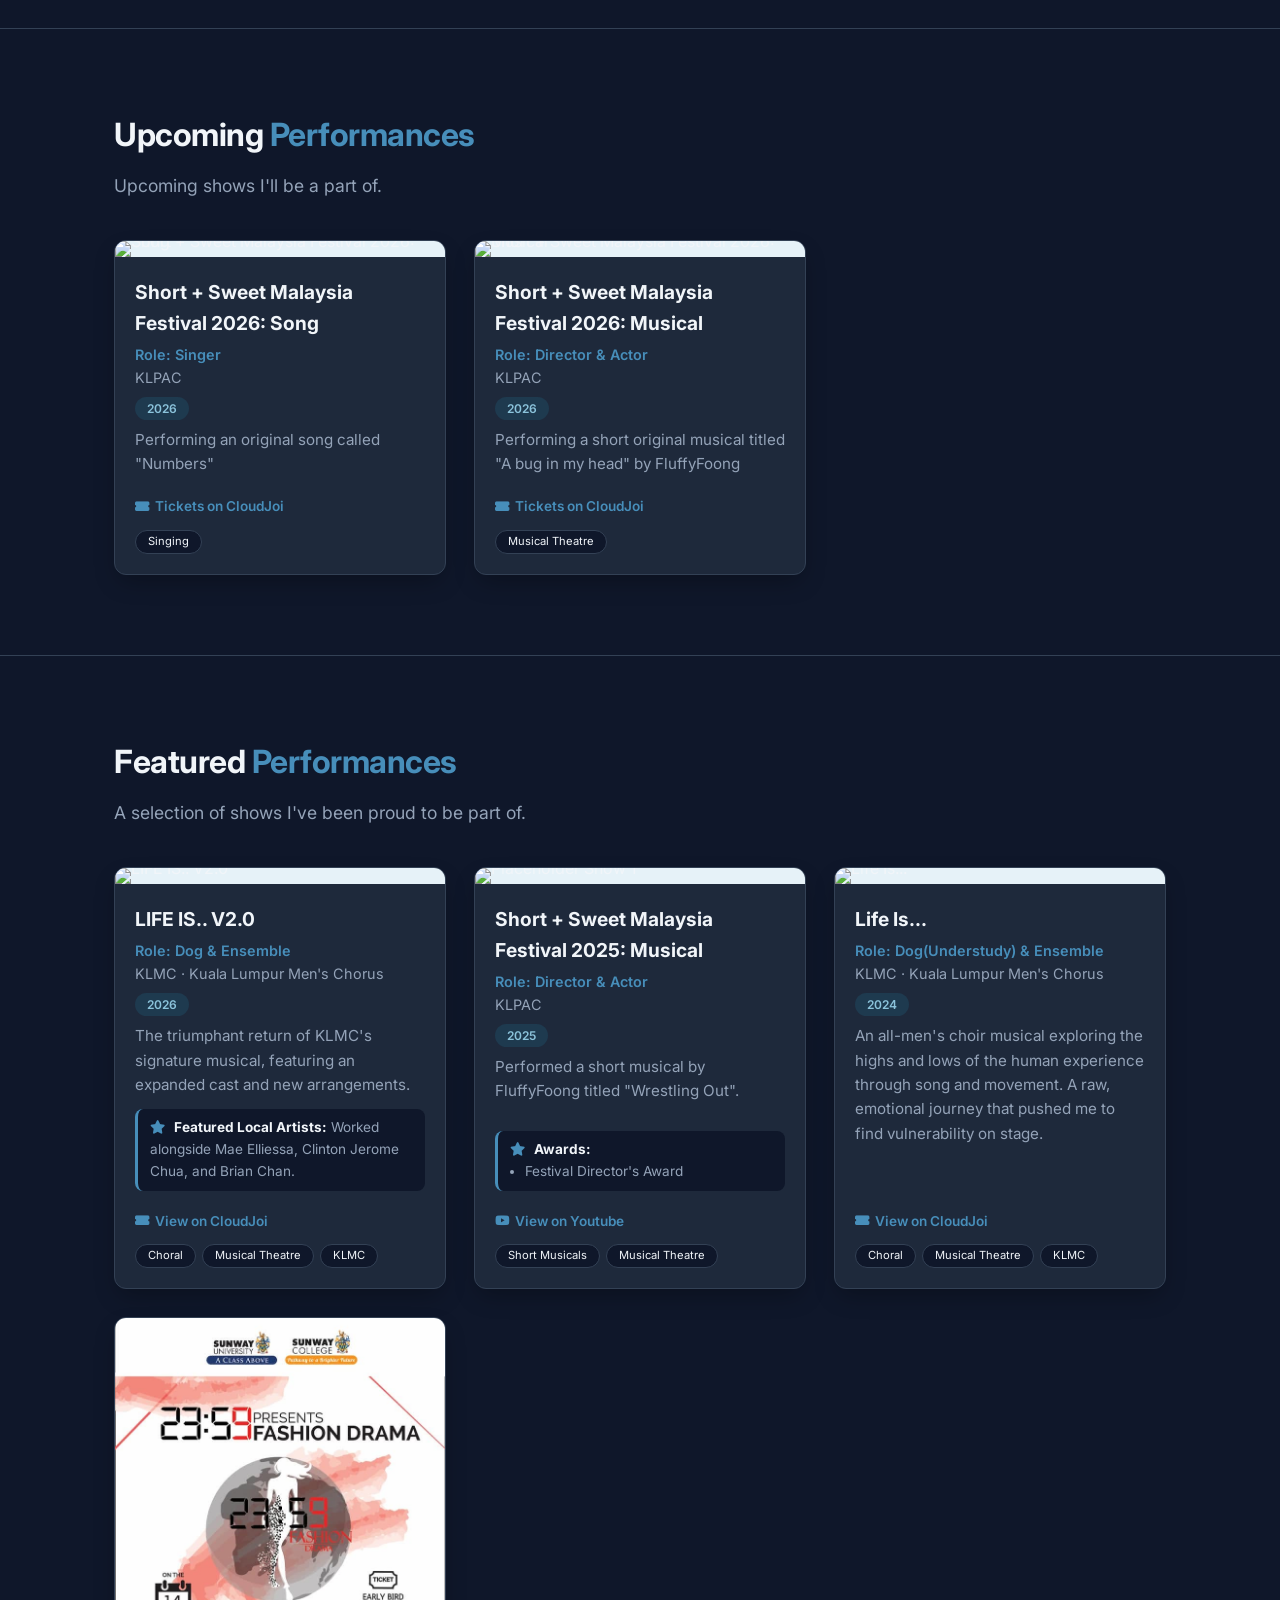
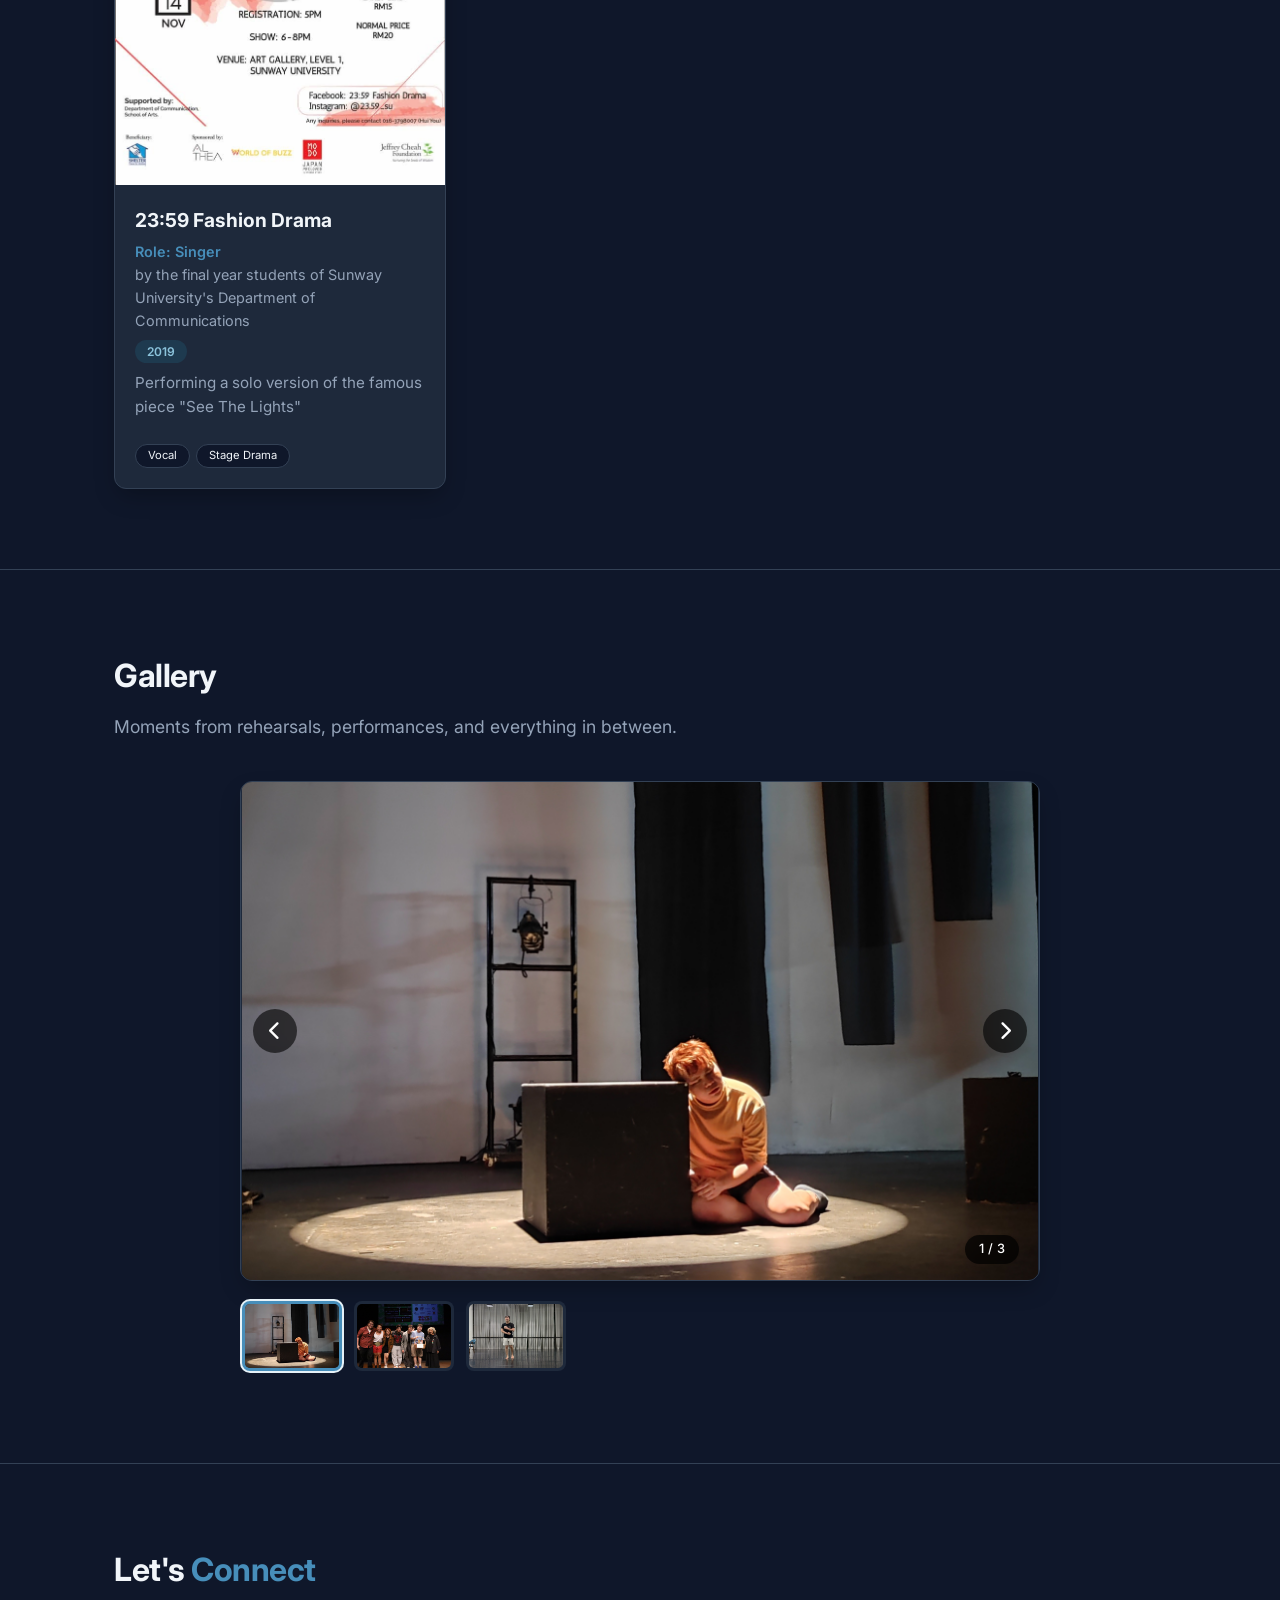
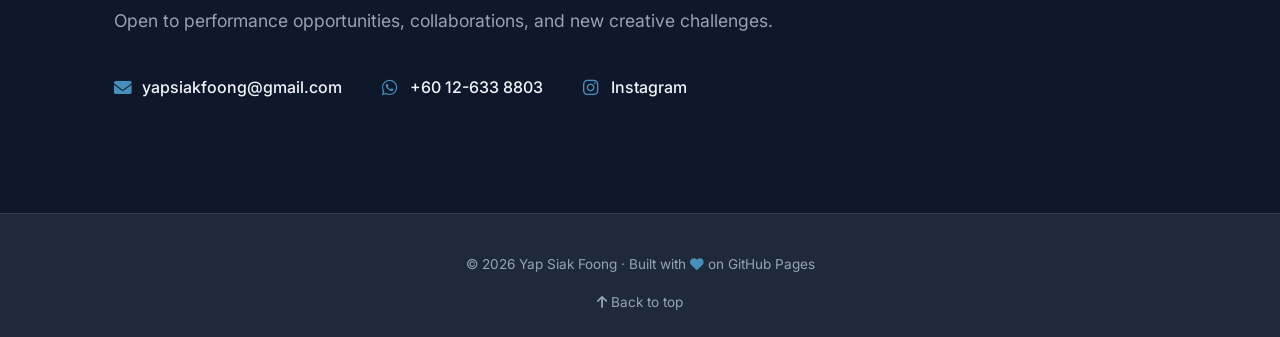
==== commit 2155a683: "Refactor 'coming-soon' section styles and animations Updated the styling for the 'coming-soon' secti" ====
--- a/artist-profile/index.html
+++ b/artist-profile/index.html
@@ -110,14 +110,41 @@
 
     /* ---------- Coming Soon ---------- */
     .coming-soon {
-      display: inline-block;
+      display: inline-flex;
+      align-items: center;
+      gap: 12px;
       background: var(--brand-light);
       color: var(--brand-dark);
-      padding: 15px 80px;
-      border-radius: 25px;
-      font-size: 6rem;
+      padding: 0.6em 1.8em;
+      border-radius: 999px;
+      font-size: clamp(1.5rem, 5vw, 3rem);
       font-weight: 600;
+      letter-spacing: 0.02em;
       margin-bottom: 20px;
+      border: 2px solid var(--brand);
+      box-shadow: var(--shadow);
+    }
+
+    [data-theme="dark"] .coming-soon {
+      background: rgba(71, 142, 186, 0.15);
+      color: var(--brand);
+    }
+
+    @media (prefers-reduced-motion: no-preference) {
+      .coming-soon {
+        animation: coming-soon-pulse 2.4s ease-in-out infinite;
+      }
+    }
+
+    @keyframes coming-soon-pulse {
+      0%, 100% {
+        opacity: 1;
+        box-shadow: var(--shadow);
+      }
+      50% {
+        opacity: 0.85;
+        box-shadow: 0 0 0 6px rgba(71, 142, 186, 0.12);
+      }
     }
 
     /* ---------- Header / Nav ---------- */
